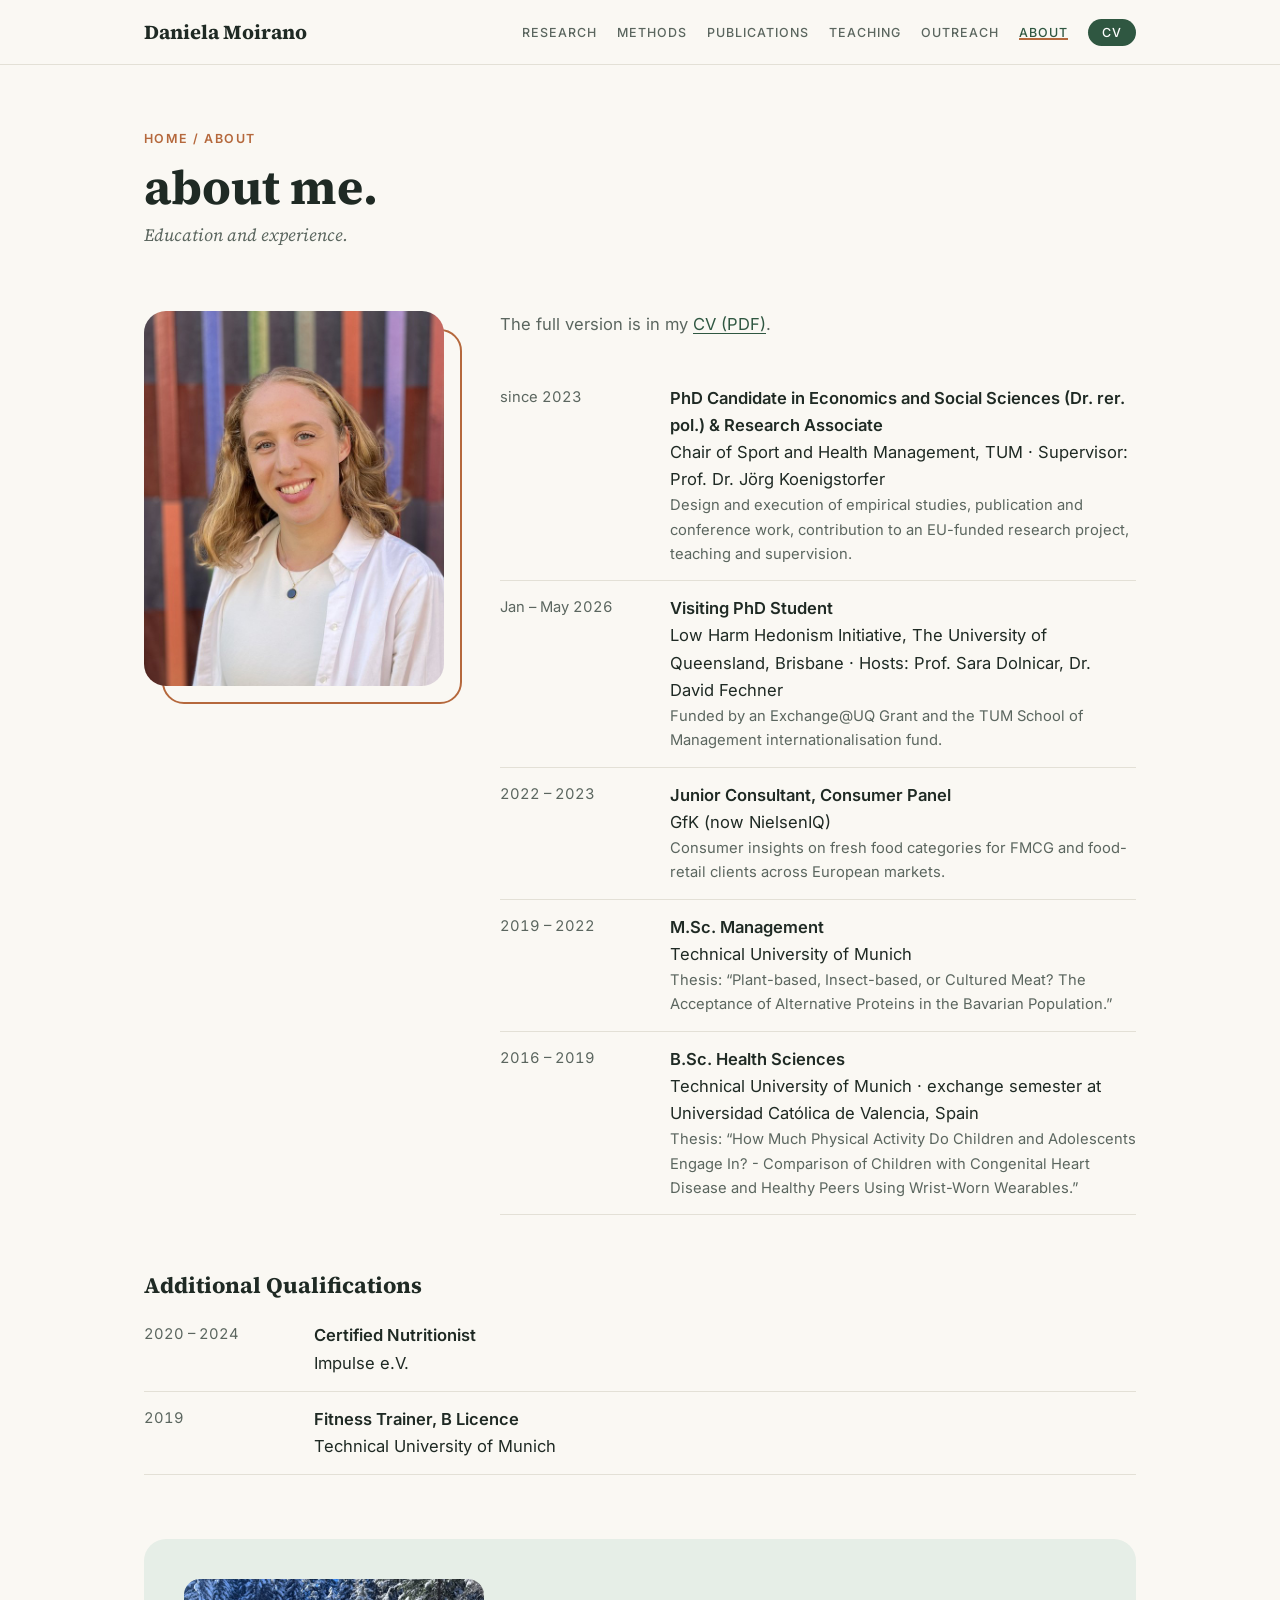
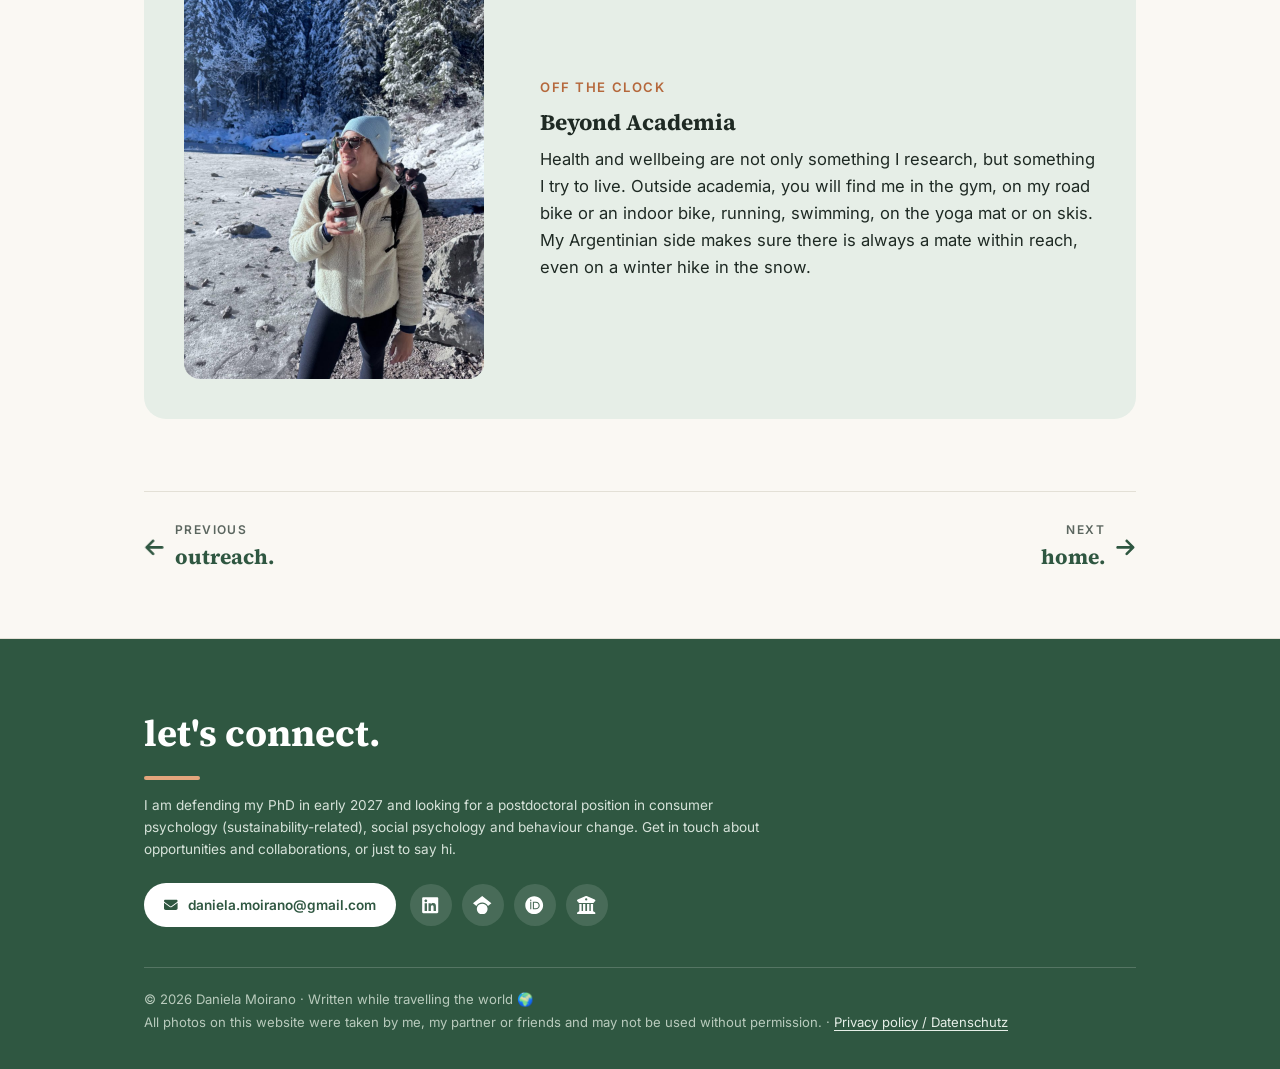
==== about.html @ eeaf0eab "Add files via upload" ====
<!doctype html>
<html lang="en">
<head>
<meta charset="utf-8">
<meta name="viewport" content="width=device-width, initial-scale=1">
<title>About · Daniela Moirano</title>
<meta name="description" content="About: Daniela Moirano, consumer psychology researcher at TUM.">

<link rel="stylesheet" href="style.css">
</head>
<body>
<header>
  <div class="wrap bar">
    <a class="brand" href="index.html">Daniela Moirano</a>
    <nav>
      <button class="menu-btn" aria-label="Open menu" onclick="document.getElementById('nav').classList.toggle('open')">Menu</button>
      <ul id="nav">
        <li><a href="research.html">Research</a></li>
        <li><a href="methods.html">Methods</a></li>
        <li><a href="publications.html">Publications</a></li>
        <li><a href="teaching.html">Teaching</a></li>
        <li><a href="outreach.html">Outreach</a></li>
        <li><a href="about.html" aria-current="page">About</a></li>
        <li><a class="cv" href="CV_Daniela_Moirano.pdf" target="_blank" rel="noopener">CV</a></li>
      </ul>
    </nav>
  </div>
</header>
<main class="wrap">
  <div class="page-hero">
    <p class="crumb"><a href="index.html">Home</a> / About</p>
    <h1 class="lower">about me.</h1>
    <p class="kicker">Education and experience.</p>
  </div>
  <div class="page-body">
    <section>
    <div class="about-grid"><div class="portrait-wrap"><img src="portrait.jpg" alt="Portrait of Daniela Moirano"></div><div><p class="sub">The full version is in my <a href="CV_Daniela_Moirano.pdf" target="_blank" rel="noopener">CV (PDF)</a>.</p>
    <ul class="timeline">
      <li><span class="when">since 2023</span>
        <div><strong>PhD Candidate in Economics and Social Sciences (Dr. rer. pol.) &amp; Research Associate</strong>Chair of Sport and Health Management, TUM · Supervisor: Prof. Dr. Jörg Koenigstorfer
        <span class="note">Design and execution of empirical studies, publication and conference work, contribution to an EU-funded research project, teaching and supervision.</span></div></li>
      <li><span class="when">Jan – May 2026</span>
        <div><strong>Visiting PhD Student</strong>Low Harm Hedonism Initiative, The University of Queensland, Brisbane · Hosts: Prof. Sara Dolnicar, Dr. David Fechner
        <span class="note">Funded by an Exchange@UQ Grant and the TUM School of Management internationalisation fund.</span></div></li>
      <li><span class="when">2022 – 2023</span>
        <div><strong>Junior Consultant, Consumer Panel</strong>GfK (now NielsenIQ)
        <span class="note">Consumer insights on fresh food categories for FMCG and food-retail clients across European markets.</span></div></li>
      <li><span class="when">2019 – 2022</span>
        <div><strong>M.Sc. Management</strong>Technical University of Munich
        <span class="note">Thesis: “Plant-based, Insect-based, or Cultured Meat? The Acceptance of Alternative Proteins in the Bavarian Population.”</span></div></li>
      <li><span class="when">2016 – 2019</span>
        <div><strong>B.Sc. Health Sciences</strong>Technical University of Munich · exchange semester at Universidad Católica de Valencia, Spain
        <span class="note">Thesis: “How Much Physical Activity Do Children and Adolescents Engage In? - Comparison of Children with Congenital Heart Disease and Healthy Peers Using Wrist-Worn Wearables.”</span></div></li>
    </ul></div></div><div class="quals">
  <h3>Additional Qualifications</h3>
  <ul class="timeline">
    <li><span class="when">2020 – 2024</span><div><strong>Certified Nutritionist</strong>Impulse e.V.</div></li>
    <li><span class="when">2019</span><div><strong>Fitness Trainer, B Licence</strong>Technical University of Munich</div></li>
  </ul>
</div>

<div class="offclock">
  <img src="offclock.jpg" alt="Daniela Moirano on a winter hike in the snow, holding a cup of mate">
  <div>
    <p class="eyebrow">Off the clock</p>
    <h3>Beyond Academia</h3>
    <p>Health and wellbeing are not only something I research, but something I try to live. Outside academia, you will find me in the gym, on my road bike or an indoor bike, running, swimming, on the yoga mat or on skis. My Argentinian side makes sure there is always a mate within reach, even on a winter hike in the snow.</p>
  </div>
</div>

    </section>
  </div>
  <nav class="next" aria-label="More pages">
    <a href="outreach.html"><svg class="ic flip" viewBox="0 0 448 512" aria-hidden="true"><path d="M438.6 278.6c12.5-12.5 12.5-32.8 0-45.3l-160-160c-12.5-12.5-32.8-12.5-45.3 0s-12.5 32.8 0 45.3L338.8 224 32 224c-17.7 0-32 14.3-32 32s14.3 32 32 32l306.7 0L233.4 393.4c-12.5 12.5-12.5 32.8 0 45.3s32.8 12.5 45.3 0l160-160z"/></svg><span><small>Previous</small>outreach.</span></a>
    <a href="index.html" style="text-align:right"><span><small>Next</small>home.</span><svg class="ic" viewBox="0 0 448 512" aria-hidden="true"><path d="M438.6 278.6c12.5-12.5 12.5-32.8 0-45.3l-160-160c-12.5-12.5-32.8-12.5-45.3 0s-12.5 32.8 0 45.3L338.8 224 32 224c-17.7 0-32 14.3-32 32s14.3 32 32 32l306.7 0L233.4 393.4c-12.5 12.5-12.5 32.8 0 45.3s32.8 12.5 45.3 0l160-160z"/></svg></a>
  </nav>
</main>
<footer class="connect" id="contact">
  <div class="wrap">
    <h2>let's connect.</h2>
    <p>I am defending my PhD in early 2027 and looking for a postdoctoral position in consumer psychology (sustainability-related), social psychology and behaviour change. Get in touch about opportunities and collaborations, or just to say hi.</p>
    <div class="row">
      <a class="mailbtn" href="mailto:daniela.moirano@gmail.com"><svg class="ic" viewBox="0 0 512 512" aria-hidden="true"><path d="M48 64C21.5 64 0 85.5 0 112c0 15.1 7.1 29.3 19.2 38.4L236.8 313.6c11.4 8.5 27 8.5 38.4 0L492.8 150.4c12.1-9.1 19.2-23.3 19.2-38.4c0-26.5-21.5-48-48-48L48 64zM0 176L0 384c0 35.3 28.7 64 64 64l384 0c35.3 0 64-28.7 64-64l0-208L294.4 339.2c-22.8 17.1-54 17.1-76.8 0L0 176z"/></svg> daniela.moirano@gmail.com</a>
      <ul class="social">
        <li><a href="https://www.linkedin.com/in/daniela-moirano/" target="_blank" rel="noopener" aria-label="LinkedIn" title="LinkedIn"><svg class="ic" viewBox="0 0 448 512" aria-hidden="true"><path d="M416 32H31.9C14.3 32 0 46.5 0 64.3v383.4C0 465.5 14.3 480 31.9 480H416c17.6 0 32-14.5 32-32.3V64.3c0-17.8-14.4-32.3-32-32.3zM135.4 416H69V202.2h66.5V416zm-33.2-243c-21.3 0-38.5-17.3-38.5-38.5S80.9 96 102.2 96c21.2 0 38.5 17.3 38.5 38.5 0 21.3-17.2 38.5-38.5 38.5zm282.1 243h-66.4V312c0-24.8-.5-56.7-34.5-56.7-34.6 0-39.9 27-39.9 54.9V416h-66.4V202.2h63.7v29.2h.9c8.9-16.8 30.6-34.5 62.9-34.5 67.2 0 79.7 44.3 79.7 101.9V416z"/></svg></a></li>
        <li><a href="https://scholar.google.de/citations?hl=de&amp;user=YEidWJoAAAAJ" target="_blank" rel="noopener" aria-label="Google Scholar" title="Google Scholar"><svg class="ic" viewBox="0 0 512 512" aria-hidden="true"><path d="M390.9 298.5c0 0 0 .1 .1 .1c9.2 19.4 14.4 41.1 14.4 64C405.3 445.1 338.5 512 256 512s-149.3-66.9-149.3-149.3c0-22.9 5.2-44.6 14.4-64h0c1.7-3.6 3.6-7.2 5.6-10.7c4.4-7.6 9.4-14.7 15-21.3c27.4-32.6 68.5-53.3 114.4-53.3c33.6 0 64.6 11.1 89.6 29.9c9.1 6.9 17.4 14.7 24.8 23.5c5.6 6.6 10.6 13.8 15 21.3c2 3.4 3.8 7 5.5 10.5zm26.4-18.8c-30.1-58.4-91-98.4-161.3-98.4s-131.2 40-161.3 98.4L0 202.7 256 0 512 202.7l-94.7 77.1z"/></svg></a></li>
        <li><a href="https://orcid.org/0009-0006-2836-2953" target="_blank" rel="noopener" aria-label="ORCID" title="ORCID"><svg class="ic" viewBox="0 0 512 512" aria-hidden="true"><path d="M294.75 188.19h-45.92V342h47.47c67.62 0 83.12-51.34 83.12-76.91 0-41.64-26.54-76.9-84.67-76.9zM256 8C119 8 8 119 8 256s111 248 248 248 248-111 248-248S393 8 256 8zm-80.79 360.76h-29.84v-207.5h29.84zm-14.92-231.14a19.57 19.57 0 1 1 19.57-19.57 19.64 19.64 0 0 1-19.57 19.57zM300 369h-81V161.26h80.6c76.73 0 110.44 54.83 110.44 103.85C410 318.39 368.38 369 300 369z"/></svg></a></li>
        <li><a href="https://www.hs.mh.tum.de/mgt/team/wissenschaftliche-mitarbeiter-innen/kurzprofil-daniela-moirano/" target="_blank" rel="noopener" aria-label="Institutional profile at TUM" title="Institutional profile (TUM)"><svg class="ic" viewBox="0 0 512 512" aria-hidden="true"><path d="M243.4 2.6l-224 96c-14 6-21.8 21-18.7 35.8S16.8 160 32 160l0 8c0 13.3 10.7 24 24 24l400 0c13.3 0 24-10.7 24-24l0-8c15.2 0 28.3-10.7 31.3-25.6s-4.8-29.9-18.7-35.8l-224-96c-8-3.4-17.2-3.4-25.2 0zM128 224l-64 0 0 196.3c-.6 .3-1.2 .7-1.8 1.1l-48 32c-11.7 7.8-17 22.4-12.9 35.9S17.9 512 32 512l448 0c14.1 0 26.5-9.2 30.6-22.7s-1.1-28.1-12.9-35.9l-48-32c-.6-.4-1.2-.7-1.8-1.1L448 224l-64 0 0 192-40 0 0-192-64 0 0 192-48 0 0-192-64 0 0 192-40 0 0-192zM256 64a32 32 0 1 1 0 64 32 32 0 1 1 0-64z"/></svg></a></li>
      </ul>
    </div>
    <div class="legal">© <span class="yr">2026</span> Daniela Moirano · Written while travelling the world 🌍<br>All photos on this website were taken by me, my partner or friends and may not be used without permission. · <a href="privacy.html">Privacy policy / Datenschutz</a></div>
  </div>
</footer>
<script>document.querySelectorAll('.yr').forEach(e=>e.textContent=new Date().getFullYear());</script>
</body>
</html>
---- style.css ----
/* Fonts: Inter and Source Serif 4 (SIL Open Font License), hosted locally */
@font-face{font-family:"Inter"; font-style:normal; font-weight:400; font-display:swap; src:url("inter-latin-400-normal.woff2") format("woff2")}
@font-face{font-family:"Inter"; font-style:normal; font-weight:500; font-display:swap; src:url("inter-latin-500-normal.woff2") format("woff2")}
@font-face{font-family:"Inter"; font-style:normal; font-weight:600; font-display:swap; src:url("inter-latin-600-normal.woff2") format("woff2")}
@font-face{font-family:"Source Serif 4"; font-style:normal; font-weight:400; font-display:swap; src:url("source-serif-4-latin-400-normal.woff2") format("woff2")}
@font-face{font-family:"Source Serif 4"; font-style:normal; font-weight:600; font-display:swap; src:url("source-serif-4-latin-600-normal.woff2") format("woff2")}
@font-face{font-family:"Source Serif 4"; font-style:normal; font-weight:700; font-display:swap; src:url("source-serif-4-latin-700-normal.woff2") format("woff2")}
@font-face{font-family:"Source Serif 4"; font-style:italic; font-weight:400; font-display:swap; src:url("source-serif-4-latin-400-italic.woff2") format("woff2")}

  :root{
    --bg:#faf8f3; --surface:#ffffff; --ink:#1f2a24; --muted:#5b665f;
    --line:#e3e0d6; --green:#2f5741; --green-soft:#e6eee7; --accent:#b5683c;
    --serif:"Source Serif 4", Georgia, serif;
    --sans:"Inter", system-ui, -apple-system, Segoe UI, sans-serif;
  }
  *{box-sizing:border-box}
  html{scroll-behavior:smooth; scroll-padding-top:72px}
  body{margin:0; background:var(--bg); color:var(--ink); font-family:var(--sans); font-size:16.5px; line-height:1.65}
  a{color:var(--green); text-underline-offset:3px}
  a:hover{color:var(--accent)}
  img{max-width:100%}
  .wrap{max-width:1040px; margin:0 auto; padding:0 24px}

  header{position:sticky; top:0; z-index:10; background:rgba(250,248,243,.94); backdrop-filter:blur(6px); border-bottom:1px solid var(--line)}
  .bar{display:flex; align-items:center; justify-content:space-between; gap:16px; height:64px}
  .brand{font-family:var(--serif); font-weight:700; font-size:1.25rem; color:var(--ink); text-decoration:none; white-space:nowrap}
  nav ul{list-style:none; display:flex; gap:20px; margin:0; padding:0}
  nav a{color:var(--muted); text-decoration:none; font-size:.92rem; font-weight:500}
  nav a:hover{color:var(--green)}
  .menu-btn{display:none; background:none; border:1px solid var(--line); border-radius:8px; padding:6px 10px; font:inherit; color:var(--ink)}

  .hero{display:grid; grid-template-columns:260px 1fr; gap:48px; align-items:center; padding:64px 0 48px}
  .photo{width:260px; height:325px; border-radius:14px; object-fit:cover; object-position:center 20%; display:block; background:var(--green-soft)}
  .eyebrow{font-size:.82rem; letter-spacing:.12em; text-transform:uppercase; color:var(--accent); font-weight:600; margin:0 0 10px}
  h1{font-family:var(--serif); font-size:2.7rem; line-height:1.15; margin:0 0 6px}
  .role{color:var(--muted); margin:0 0 20px; font-size:1.05rem}
  .lead{font-size:1.08rem; margin:0 0 20px}
  .tags{display:flex; flex-wrap:wrap; gap:8px; margin:0 0 22px; padding:0; list-style:none}
  .tags li{background:var(--green-soft); color:var(--green); border-radius:999px; padding:4px 12px; font-size:.85rem; font-weight:500}
  .links{display:flex; flex-wrap:wrap; gap:10px}
  .btn{display:inline-block; padding:9px 16px; border-radius:8px; border:1px solid var(--green); color:var(--green); text-decoration:none; font-weight:600; font-size:.9rem}
  .btn.primary{background:var(--green); color:#fff}
  .btn:hover{background:var(--accent); border-color:var(--accent); color:#fff}

  section{padding:56px 0; border-top:1px solid var(--line)}
  h2{font-family:var(--serif); font-size:1.85rem; margin:0 0 8px}
  .sub{color:var(--muted); margin:0 0 32px; max-width:720px}
  h3{font-family:var(--serif); font-size:1.2rem; margin:0 0 8px; line-height:1.3}
  .grid{display:grid; grid-template-columns:repeat(2,1fr); gap:20px}
  .card{background:var(--surface); border:1px solid var(--line); border-radius:12px; padding:24px}
  .card p{margin:0 0 10px}
  .card .meta{font-size:.86rem; color:var(--muted); margin:0}
  .card .num{font-family:var(--serif); color:var(--accent); font-weight:700; font-size:.95rem; display:block; margin-bottom:6px}

  .skills{display:grid; grid-template-columns:repeat(3,1fr); gap:20px}
  .skills ul{margin:0; padding-left:18px}
  .skills li{margin-bottom:4px}

  .pubs{list-style:none; padding:0; margin:0}
  .pubs li{padding:14px 0; border-bottom:1px dashed var(--line)}
  .pubs .status{display:inline-block; font-size:.74rem; font-weight:600; text-transform:uppercase; letter-spacing:.06em; color:var(--accent); margin-right:6px}
  .pubs .talk{color:var(--muted); font-size:.92rem}
  h3.group{font-family:var(--sans); font-size:.85rem; text-transform:uppercase; letter-spacing:.1em; color:var(--muted); margin:30px 0 4px}

  .timeline{list-style:none; padding:0; margin:0}
  .timeline li{display:grid; grid-template-columns:150px 1fr; gap:20px; padding:14px 0; border-bottom:1px solid var(--line)}
  .timeline .when{color:var(--muted); font-size:.92rem; font-variant-numeric:tabular-nums}
  .timeline strong{display:block}
  .timeline .note{color:var(--muted); font-size:.92rem; display:block}

  .outreach{display:grid; grid-template-columns:1.1fr 1fr; gap:32px; align-items:center}
  .gallery{display:grid; grid-template-columns:1fr; gap:12px; max-width:380px; justify-self:center}
  .gallery img{width:100%; aspect-ratio:3/4; object-fit:cover; border-radius:12px; display:block}
  blockquote{margin:0 0 16px; padding-left:16px; border-left:3px solid var(--accent); font-family:var(--serif); font-size:1.15rem}

  .contact{display:grid; grid-template-columns:1fr 1fr; gap:32px; align-items:start}
  .contact ul{list-style:none; padding:0; margin:0}
  .contact li{padding:8px 0; border-bottom:1px solid var(--line)}
  .contact span{display:inline-block; width:130px; color:var(--muted); font-size:.9rem}

  footer{padding:32px 0 48px; color:var(--muted); font-size:.85rem; border-top:1px solid var(--line)}


  /* Icons: Font Awesome Free (CC BY 4.0, https://fontawesome.com) */
  .ic{width:1em; height:1em; fill:currentColor; vertical-align:-.125em}
  .social{display:flex; flex-wrap:wrap; gap:10px; margin:20px 0 0; padding:0; list-style:none}
  .social a{display:flex; align-items:center; justify-content:center; width:42px; height:42px; border-radius:50%; background:var(--green-soft); color:var(--green); font-size:1.15rem; text-decoration:none; transition:background .15s,color .15s}
  .social a:hover{background:var(--green); color:#fff}
  .mv{display:grid; grid-template-columns:1.4fr 1fr; gap:20px}
  .mv .card h3{display:flex; align-items:center; gap:10px}
  .mv .card h3 .ic{color:var(--accent)}
    .pub{display:grid; grid-template-columns:96px 1fr; gap:20px; align-items:start; padding:18px 0; border-bottom:1px dashed var(--line)}
  .thumb{width:96px; height:96px; border-radius:12px; display:flex; flex-direction:column; align-items:center; justify-content:center; gap:6px; color:#fff; font-size:.7rem; font-weight:600; letter-spacing:.06em; text-transform:uppercase}
  .thumb .ic{font-size:2rem}
  .t1{background:linear-gradient(150deg,#4f7d60,#2f5741)} .t2{background:linear-gradient(150deg,#c98656,#a3582f)}
  .t3{background:linear-gradient(150deg,#56707f,#344955)} .t4{background:linear-gradient(150deg,#8ea86a,#5e7a43)}
  .pub p{margin:0}
  .pub .status{display:inline-block; font-size:.74rem; font-weight:600; text-transform:uppercase; letter-spacing:.06em; color:var(--accent); margin-right:6px}
  .plinks{display:flex; flex-wrap:wrap; gap:8px; margin-top:8px}
  .plinks a{font-size:.8rem; font-weight:600; text-decoration:none; border:1px solid var(--line); border-radius:6px; padding:3px 9px; background:var(--surface)}
  .plinks a:hover{border-color:var(--accent)}
  .contact li .ic{color:var(--green); margin-right:10px; width:1.05em}
  @media (max-width:880px){ .mv{grid-template-columns:1fr} .pub{grid-template-columns:72px 1fr; gap:14px} .thumb{width:72px; height:72px} .thumb .ic{font-size:1.5rem} }


  /* Stronger section separation: alternating full-width bands and accented headings */
  section{padding:72px 0; border-top:none}
  main > section:nth-of-type(odd){background:#f0ece2; box-shadow:0 0 0 100vmax #f0ece2; clip-path:inset(0 -100vmax)}
  main > section:nth-of-type(odd) .card{border-color:#e0dacb}
  h2{font-size:2.15rem; margin-bottom:12px}
  h2::after{content:""; display:block; width:56px; height:4px; border-radius:2px; background:var(--accent); margin-top:12px}
  .hero{padding-bottom:64px}

  @media (max-width:880px){
    nav ul{display:none; position:absolute; top:64px; left:0; right:0; flex-direction:column; gap:0; background:var(--bg); border-bottom:1px solid var(--line); padding:8px 24px}
    nav ul.open{display:flex}
    nav li a{display:block; padding:10px 0}
    .menu-btn{display:block}
    .hero{grid-template-columns:1fr; gap:28px; padding-top:40px}
    .photo{width:180px; height:225px}
    h1{font-size:2.1rem}
    .grid,.skills,.contact,.outreach{grid-template-columns:1fr}
    .timeline li{grid-template-columns:1fr; gap:2px}
  }

  /* ---------- Multi-page additions ---------- */
  header nav a.cv{color:#fff; background:var(--green); padding:6px 14px; border-radius:999px}
  header nav a.cv:hover{background:var(--accent); color:#fff}
  header nav a[aria-current="page"]{color:var(--green); box-shadow:inset 0 -2px 0 var(--accent)}
  header nav a{text-transform:uppercase; letter-spacing:.08em; font-size:.78rem}

  /* Home hero */
  .home-hero{display:grid; grid-template-columns:1.35fr 1fr; gap:56px; align-items:center; padding:72px 0 64px}
  .hello{font-size:1.05rem; color:var(--muted); margin:0 0 10px}
  .hello strong{color:var(--ink)}
  .big{font-family:var(--serif); font-size:2.75rem; line-height:1.12; margin:0 0 22px; font-weight:700; letter-spacing:-.01em}
  .big a{color:var(--green); text-decoration:none; background:linear-gradient(var(--accent),var(--accent)) 0 100%/100% 3px no-repeat; transition:color .15s, background-size .2s}
  .big a:hover{color:var(--accent); background-size:100% 100%; color:#fff}
  .big .hl{color:var(--green); background:linear-gradient(var(--accent),var(--accent)) 0 100%/100% 3px no-repeat; transition:color .15s, background-size .2s; border-radius:2px; cursor:default}
  .big .hl:hover{background-size:100% 100%; color:#fff}
  .status{display:inline-flex; align-items:center; gap:10px; background:var(--surface); border:1px solid var(--line); border-radius:999px; padding:7px 16px 7px 12px; font-size:.88rem; font-weight:600; color:var(--ink); margin:0 0 20px}
  .dot{width:10px; height:10px; border-radius:50%; background:#3f9a62; box-shadow:0 0 0 0 rgba(63,154,98,.6); animation:pulse 2s infinite}
  @keyframes pulse{0%{box-shadow:0 0 0 0 rgba(63,154,98,.55)}70%{box-shadow:0 0 0 10px rgba(63,154,98,0)}100%{box-shadow:0 0 0 0 rgba(63,154,98,0)}}
  @media (prefers-reduced-motion: reduce){.dot{animation:none}}
  .facts{list-style:none; padding:0; margin:0 0 24px; display:grid; gap:10px}
  .facts li{display:flex; gap:12px; align-items:flex-start}
  .facts .ic{color:var(--accent); margin-top:5px; flex:none}
  .portrait-wrap{position:relative}
  .portrait-wrap img{width:100%; aspect-ratio:4/5; object-fit:cover; border-radius:22px; display:block}
  .portrait-wrap::before{content:""; position:absolute; inset:18px -18px -18px 18px; border:2px solid var(--accent); border-radius:22px; z-index:-1}

  /* Section headings in the austin-dsouza style */
  .lower{font-family:var(--serif); font-size:2.3rem; margin:0 0 6px; text-transform:lowercase}
  .lower::after{content:none}
  .kicker{font-family:var(--serif); font-style:italic; color:var(--muted); margin:0 0 30px; font-size:1.08rem}

  /* Tiles */
  .tiles{display:grid; grid-template-columns:repeat(3,1fr); gap:28px}
  .tile{display:block; text-decoration:none; color:var(--ink)}
  .tile .img{border-radius:18px; overflow:hidden; aspect-ratio:4/3; background:var(--green-soft); position:relative}
  .tile .img img,.tile .img svg{width:100%; height:100%; object-fit:cover; display:block; transition:transform .45s ease}
  .tile:hover .img img,.tile:hover .img svg{transform:scale(1.05)}
  .tile .cap{display:flex; align-items:baseline; justify-content:space-between; margin-top:14px}
  .tile .cap span{font-family:var(--serif); font-size:1.45rem; font-weight:700}
  .tile .cap .ic{color:var(--accent); transition:transform .2s}
  .tile:hover .cap .ic{transform:translateX(5px)}
  .tile p{margin:4px 0 0; color:var(--muted); font-size:.93rem}

  /* Subpage hero */
  .page-hero{padding:64px 0 8px}
  .page-hero .lower{font-size:3rem}
  .crumb{font-size:.78rem; text-transform:uppercase; letter-spacing:.12em; color:var(--accent); font-weight:600; margin:0 0 10px}
  .crumb a{color:inherit; text-decoration:none}
  .page-body{padding:24px 0 72px}
  .page-body section{padding:0; background:none!important; box-shadow:none!important; clip-path:none!important}
  .next{display:flex; justify-content:space-between; gap:16px; flex-wrap:wrap; padding:28px 0 64px; border-top:1px solid var(--line)}
  .next a{font-family:var(--serif); font-size:1.3rem; font-weight:700; text-decoration:none; display:inline-flex; align-items:center; gap:10px; color:var(--green); text-transform:none; letter-spacing:0}
  .next a:hover{color:var(--accent)}
  .next small{display:block; font-family:var(--sans); font-size:.75rem; text-transform:uppercase; letter-spacing:.12em; color:var(--muted); font-weight:600}

  /* Footer / let's connect */
  .connect{background:var(--green); color:#eef3ef; padding:64px 0 36px; margin-top:0}
  .connect h2{color:#fff; text-transform:lowercase; font-size:2.3rem}
  .connect h2::after{background:#e3a57c}
  .connect p{max-width:620px; color:#d6e2d9}
  .connect .row{display:flex; flex-wrap:wrap; gap:14px; align-items:center; margin:22px 0 40px}
  .connect .mailbtn{display:inline-flex; align-items:center; gap:10px; background:#fff; color:var(--green); padding:11px 20px; border-radius:999px; font-weight:600; text-decoration:none}
  .connect .mailbtn:hover{background:#e3a57c; color:#fff}
  .connect .social a{background:rgba(255,255,255,.12); color:#fff}
  .connect .social a:hover{background:#fff; color:var(--green)}
  .connect .social{margin:0}
  .connect .legal{border-top:1px solid rgba(255,255,255,.18); padding-top:20px; font-size:.82rem; line-height:1.7; color:#b9cbbd}

  @media (max-width:880px){
    .home-hero{grid-template-columns:1fr; gap:36px; padding-top:40px}
    .home-hero .portrait-wrap{max-width:300px; order:-1}
    .big{font-size:2.2rem}
    .tiles{grid-template-columns:1fr 1fr; gap:18px}
    .page-hero .lower{font-size:2.3rem}
  }
  .quals{margin-top:56px}
  .quals h3, .offclock h3{font-size:1.4rem}
  .offclock{display:grid; grid-template-columns:300px 1fr; gap:56px; align-items:center; margin-top:64px; padding:40px; background:var(--green-soft); border-radius:22px}
  .offclock img{width:100%; aspect-ratio:3/4; object-fit:cover; object-position:center 35%; border-radius:16px; display:block}
  .offclock p:last-child{margin:0}
  .about-grid{display:grid; grid-template-columns:300px 1fr; gap:56px; align-items:start}
  .about-grid .portrait-wrap{position:sticky; top:96px}
  @media (max-width:880px){ .offclock{grid-template-columns:1fr; gap:24px; padding:24px} .offclock img{max-width:300px} .about-grid{grid-template-columns:1fr; gap:36px} .about-grid .portrait-wrap{position:relative; max-width:260px} }
  @media (max-width:540px){ .tiles{grid-template-columns:1fr} }
  .connect .legal a{color:#e6efe8}
  .legal-text{max-width:760px}
  .legal-text article{padding:8px 0 40px}
  .legal-text article + article{border-top:1px solid var(--line); padding-top:40px}
  .legal-text h2{font-size:1.8rem}
  .legal-text h3{font-size:1.15rem; margin:28px 0 8px}
  .legal-text ul{padding-left:20px}
  .flip{transform:scaleX(-1)}
  .next ul{display:none}
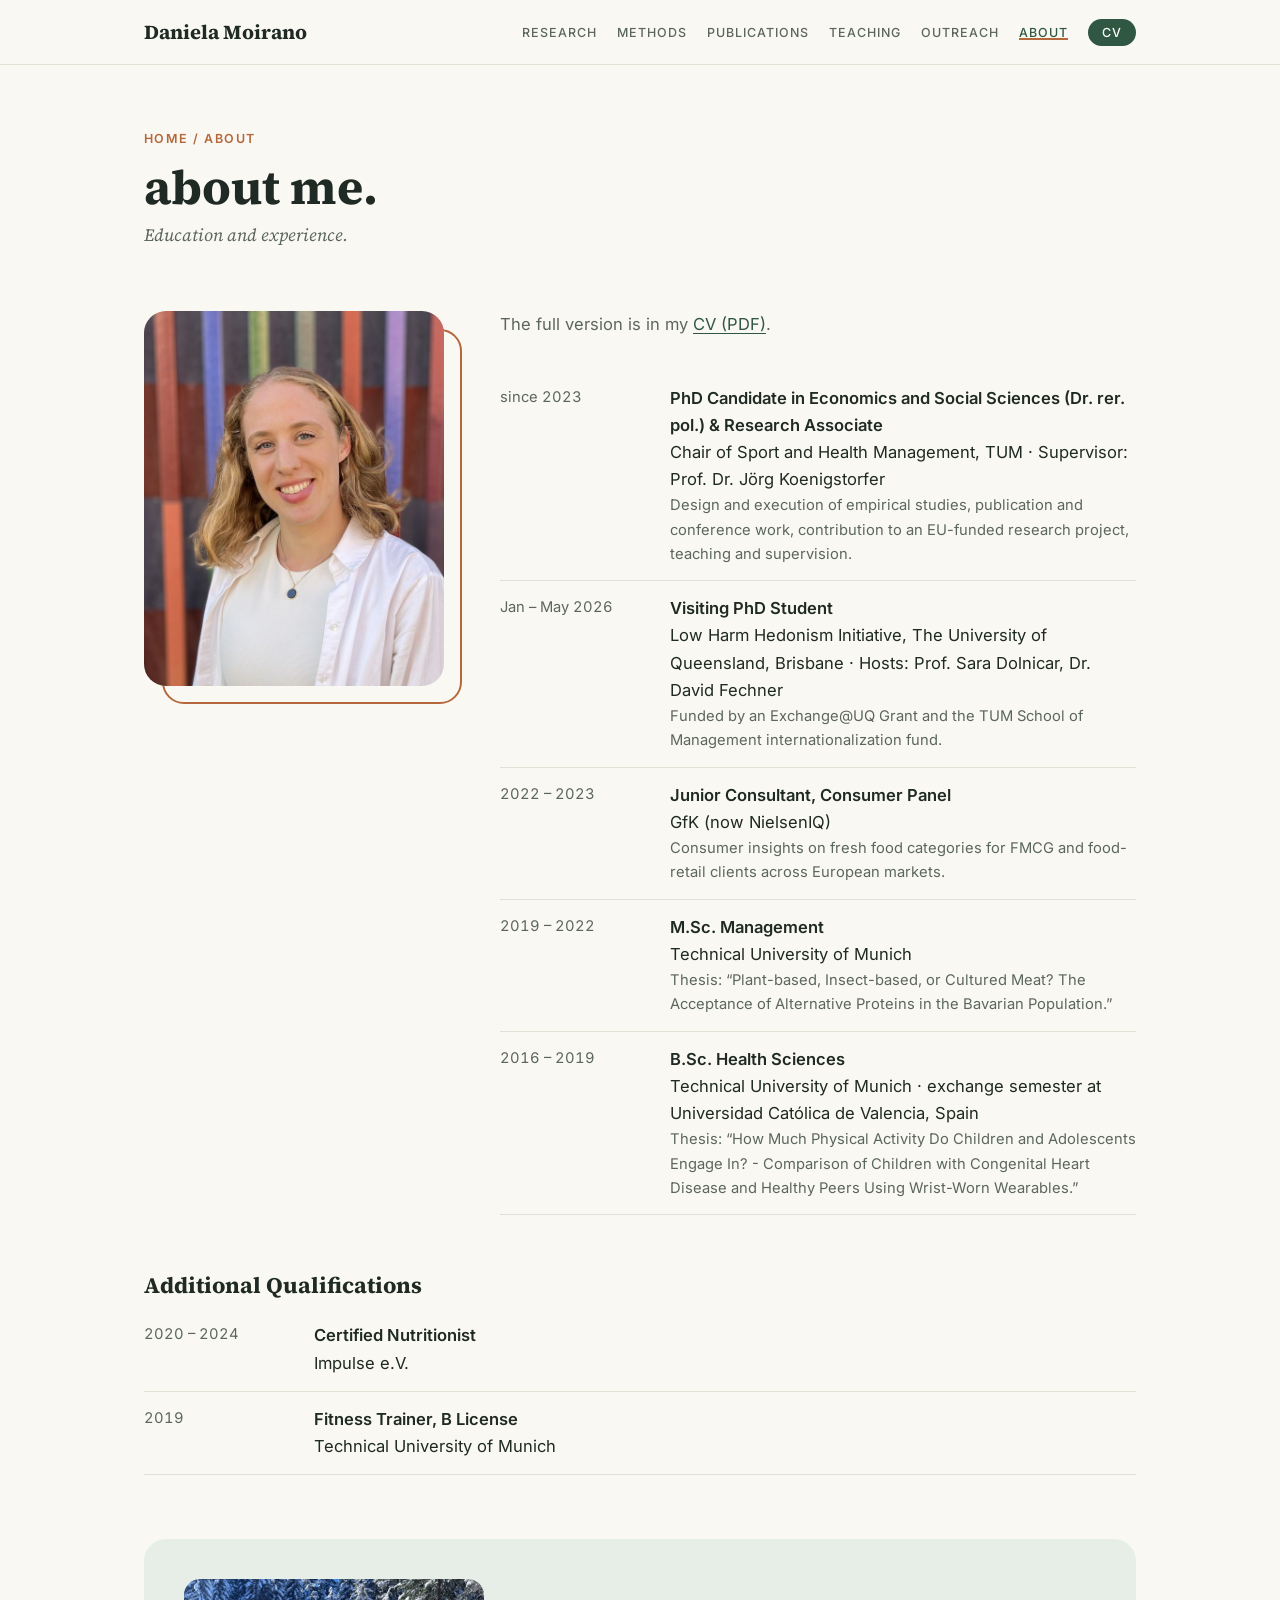
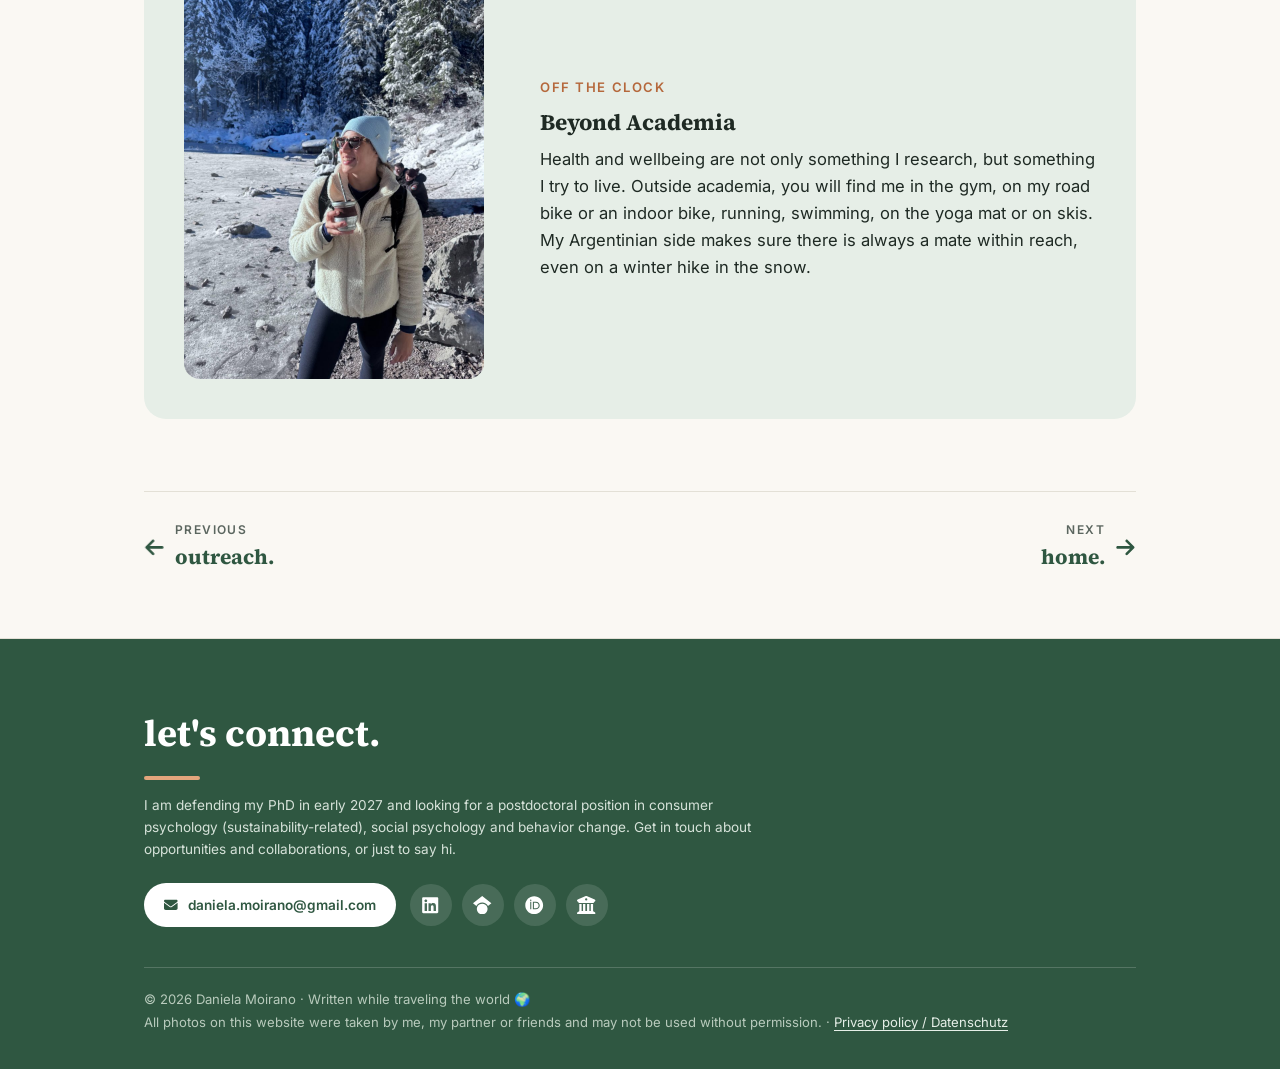
==== commit 299b9a3d: "Add files via upload" ====
--- a/about.html
+++ b/about.html
@@ -1,5 +1,5 @@
 <!doctype html>
-<html lang="en">
+<html lang="en-US">
 <head>
 <meta charset="utf-8">
 <meta name="viewport" content="width=device-width, initial-scale=1">
@@ -41,7 +41,7 @@
         <span class="note">Design and execution of empirical studies, publication and conference work, contribution to an EU-funded research project, teaching and supervision.</span></div></li>
       <li><span class="when">Jan – May 2026</span>
         <div><strong>Visiting PhD Student</strong>Low Harm Hedonism Initiative, The University of Queensland, Brisbane · Hosts: Prof. Sara Dolnicar, Dr. David Fechner
-        <span class="note">Funded by an Exchange@UQ Grant and the TUM School of Management internationalisation fund.</span></div></li>
+        <span class="note">Funded by an Exchange@UQ Grant and the TUM School of Management internationalization fund.</span></div></li>
       <li><span class="when">2022 – 2023</span>
         <div><strong>Junior Consultant, Consumer Panel</strong>GfK (now NielsenIQ)
         <span class="note">Consumer insights on fresh food categories for FMCG and food-retail clients across European markets.</span></div></li>
@@ -55,7 +55,7 @@
   <h3>Additional Qualifications</h3>
   <ul class="timeline">
     <li><span class="when">2020 – 2024</span><div><strong>Certified Nutritionist</strong>Impulse e.V.</div></li>
-    <li><span class="when">2019</span><div><strong>Fitness Trainer, B Licence</strong>Technical University of Munich</div></li>
+    <li><span class="when">2019</span><div><strong>Fitness Trainer, B License</strong>Technical University of Munich</div></li>
   </ul>
 </div>
 
@@ -78,7 +78,7 @@
 <footer class="connect" id="contact">
   <div class="wrap">
     <h2>let's connect.</h2>
-    <p>I am defending my PhD in early 2027 and looking for a postdoctoral position in consumer psychology (sustainability-related), social psychology and behaviour change. Get in touch about opportunities and collaborations, or just to say hi.</p>
+    <p>I am defending my PhD in early 2027 and looking for a postdoctoral position in consumer psychology (sustainability-related), social psychology and behavior change. Get in touch about opportunities and collaborations, or just to say hi.</p>
     <div class="row">
       <a class="mailbtn" href="mailto:daniela.moirano@gmail.com"><svg class="ic" viewBox="0 0 512 512" aria-hidden="true"><path d="M48 64C21.5 64 0 85.5 0 112c0 15.1 7.1 29.3 19.2 38.4L236.8 313.6c11.4 8.5 27 8.5 38.4 0L492.8 150.4c12.1-9.1 19.2-23.3 19.2-38.4c0-26.5-21.5-48-48-48L48 64zM0 176L0 384c0 35.3 28.7 64 64 64l384 0c35.3 0 64-28.7 64-64l0-208L294.4 339.2c-22.8 17.1-54 17.1-76.8 0L0 176z"/></svg> daniela.moirano@gmail.com</a>
       <ul class="social">
@@ -88,7 +88,7 @@
         <li><a href="https://www.hs.mh.tum.de/mgt/team/wissenschaftliche-mitarbeiter-innen/kurzprofil-daniela-moirano/" target="_blank" rel="noopener" aria-label="Institutional profile at TUM" title="Institutional profile (TUM)"><svg class="ic" viewBox="0 0 512 512" aria-hidden="true"><path d="M243.4 2.6l-224 96c-14 6-21.8 21-18.7 35.8S16.8 160 32 160l0 8c0 13.3 10.7 24 24 24l400 0c13.3 0 24-10.7 24-24l0-8c15.2 0 28.3-10.7 31.3-25.6s-4.8-29.9-18.7-35.8l-224-96c-8-3.4-17.2-3.4-25.2 0zM128 224l-64 0 0 196.3c-.6 .3-1.2 .7-1.8 1.1l-48 32c-11.7 7.8-17 22.4-12.9 35.9S17.9 512 32 512l448 0c14.1 0 26.5-9.2 30.6-22.7s-1.1-28.1-12.9-35.9l-48-32c-.6-.4-1.2-.7-1.8-1.1L448 224l-64 0 0 192-40 0 0-192-64 0 0 192-48 0 0-192-64 0 0 192-40 0 0-192zM256 64a32 32 0 1 1 0 64 32 32 0 1 1 0-64z"/></svg></a></li>
       </ul>
     </div>
-    <div class="legal">© <span class="yr">2026</span> Daniela Moirano · Written while travelling the world 🌍<br>All photos on this website were taken by me, my partner or friends and may not be used without permission. · <a href="privacy.html">Privacy policy / Datenschutz</a></div>
+    <div class="legal">© <span class="yr">2026</span> Daniela Moirano · Written while traveling the world 🌍<br>All photos on this website were taken by me, my partner or friends and may not be used without permission. · <a href="privacy.html">Privacy policy / Datenschutz</a></div>
   </div>
 </footer>
 <script>document.querySelectorAll('.yr').forEach(e=>e.textContent=new Date().getFullYear());</script>
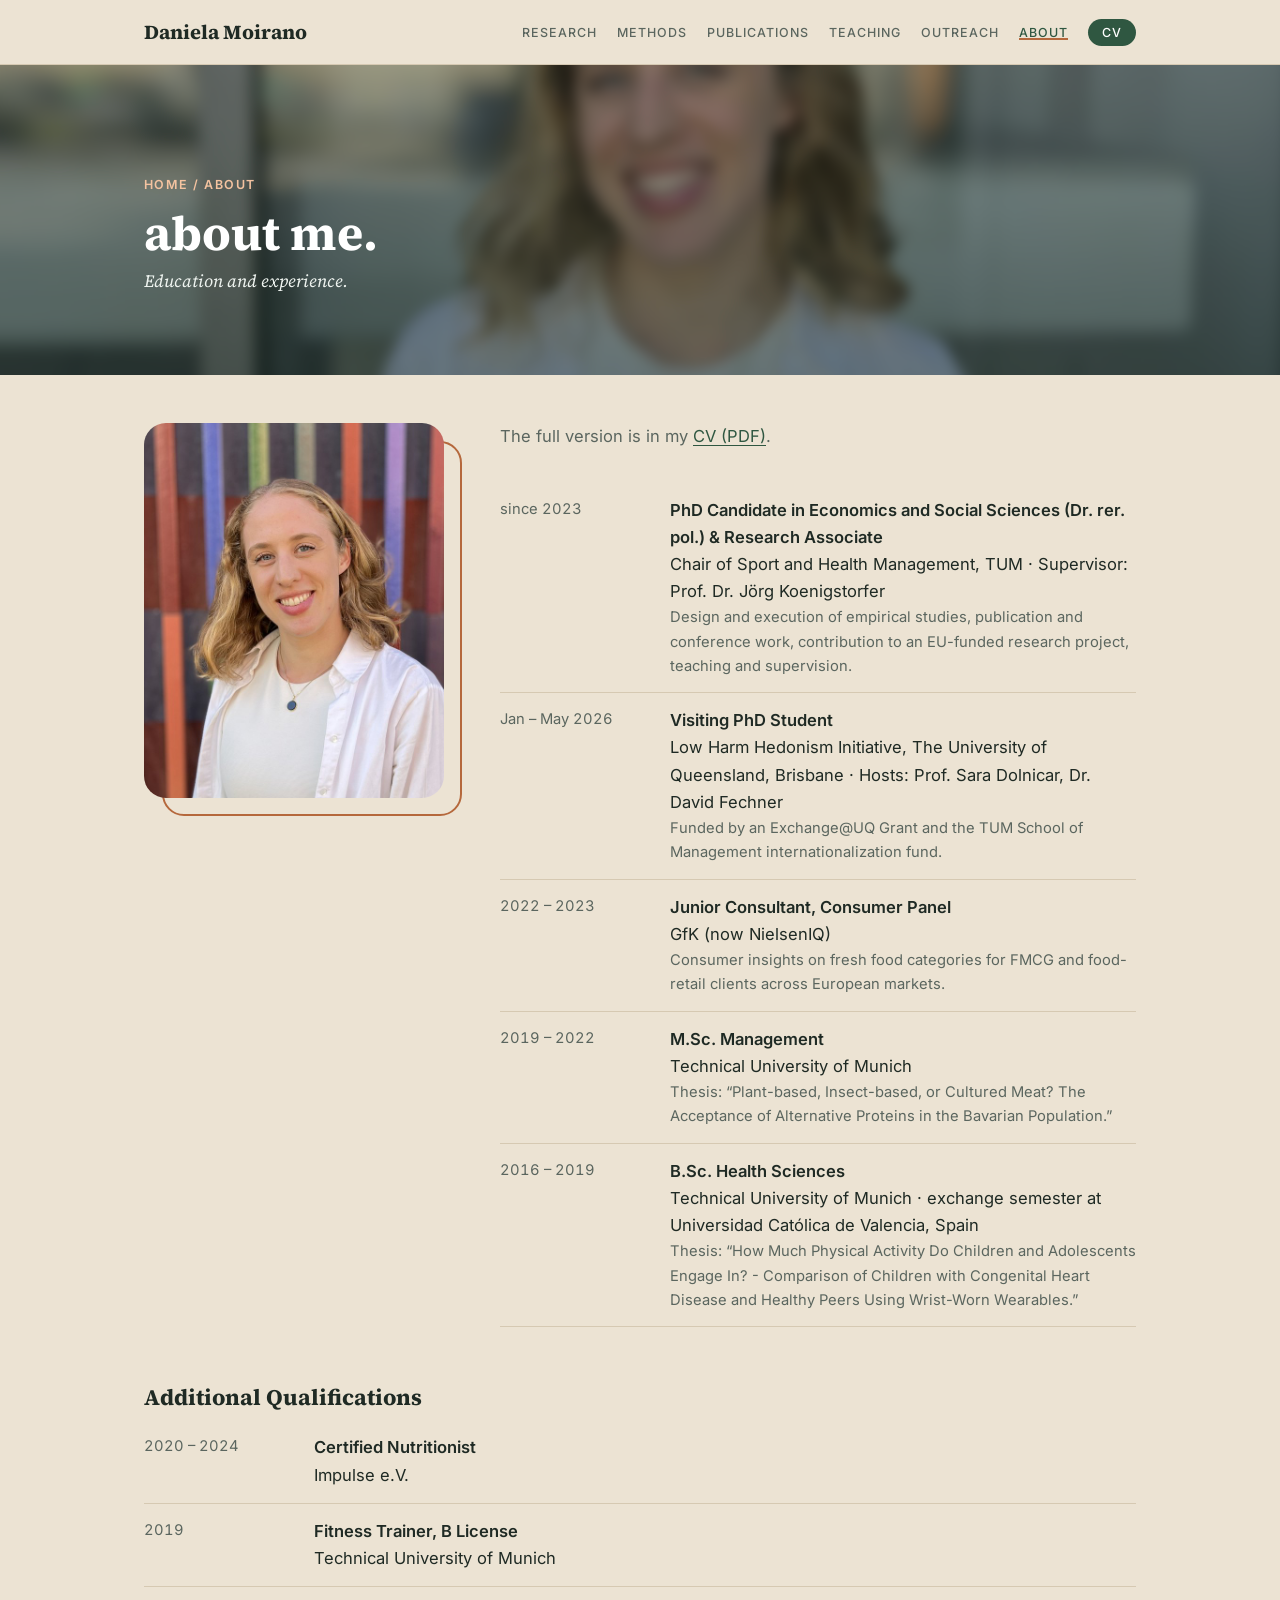
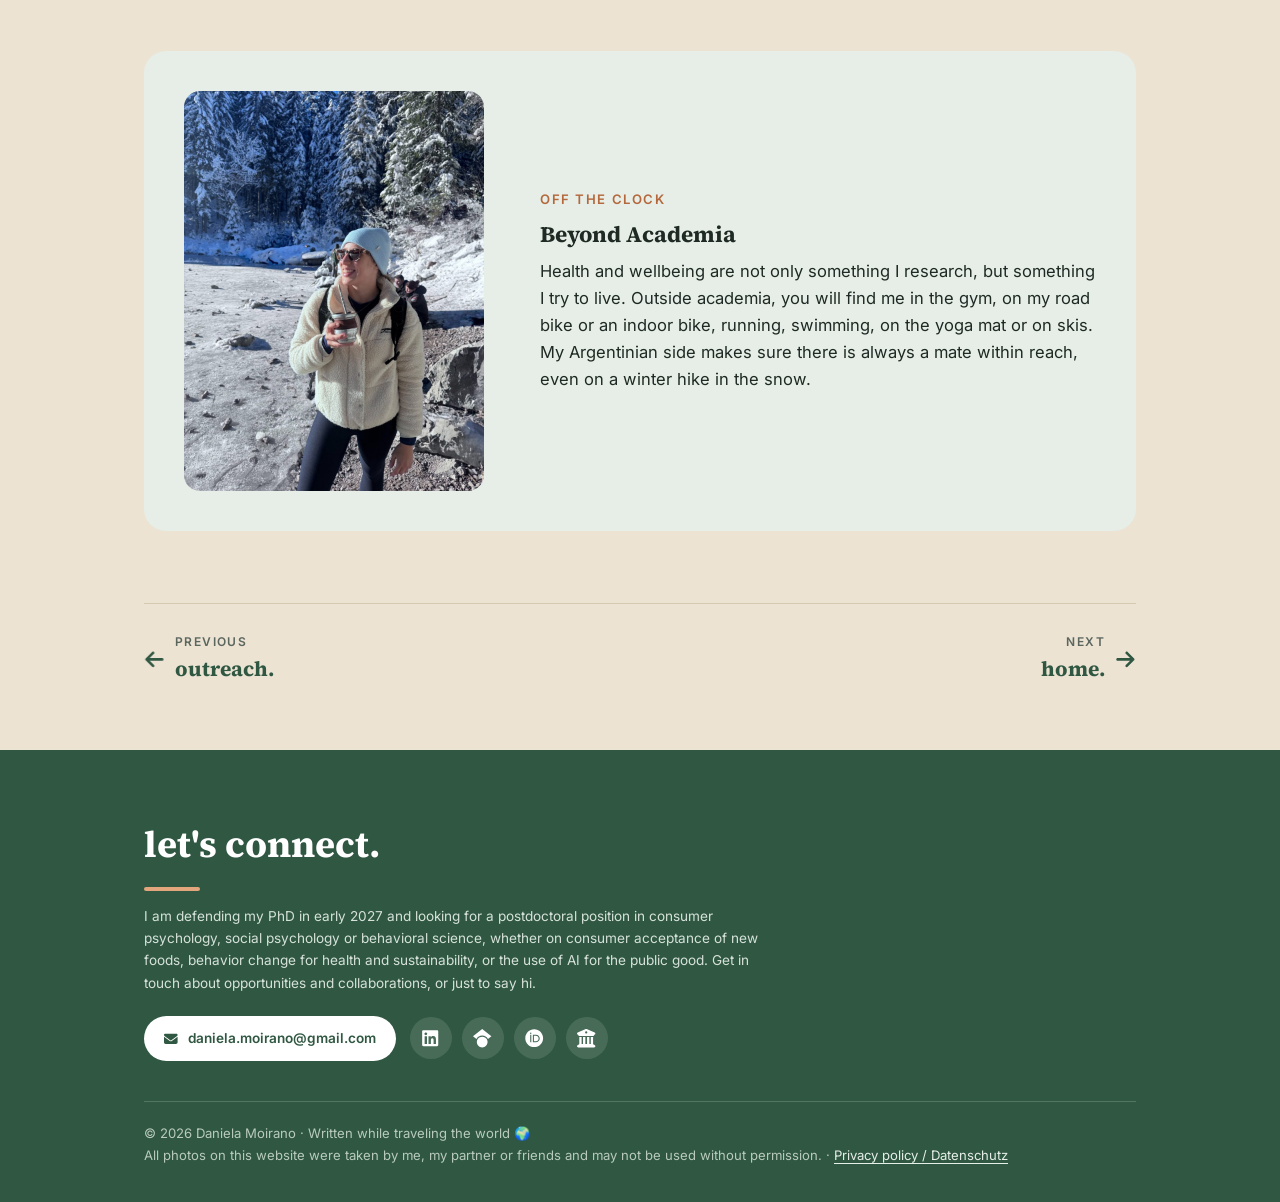
==== commit c9b96504: "Add files via upload" ====
--- a/about.html
+++ b/about.html
@@ -27,7 +27,7 @@
   </div>
 </header>
 <main class="wrap">
-  <div class="page-hero">
+  <div class="page-hero ph-photo" style="--hero:url('tile-about.jpg')">
     <p class="crumb"><a href="index.html">Home</a> / About</p>
     <h1 class="lower">about me.</h1>
     <p class="kicker">Education and experience.</p>
@@ -78,7 +78,7 @@
 <footer class="connect" id="contact">
   <div class="wrap">
     <h2>let's connect.</h2>
-    <p>I am defending my PhD in early 2027 and looking for a postdoctoral position in consumer psychology (sustainability-related), social psychology and behavior change. Get in touch about opportunities and collaborations, or just to say hi.</p>
+    <p>I am defending my PhD in early 2027 and looking for a postdoctoral position in consumer psychology, social psychology or behavioral science, whether on consumer acceptance of new foods, behavior change for health and sustainability, or the use of AI for the public good. Get in touch about opportunities and collaborations, or just to say hi.</p>
     <div class="row">
       <a class="mailbtn" href="mailto:daniela.moirano@gmail.com"><svg class="ic" viewBox="0 0 512 512" aria-hidden="true"><path d="M48 64C21.5 64 0 85.5 0 112c0 15.1 7.1 29.3 19.2 38.4L236.8 313.6c11.4 8.5 27 8.5 38.4 0L492.8 150.4c12.1-9.1 19.2-23.3 19.2-38.4c0-26.5-21.5-48-48-48L48 64zM0 176L0 384c0 35.3 28.7 64 64 64l384 0c35.3 0 64-28.7 64-64l0-208L294.4 339.2c-22.8 17.1-54 17.1-76.8 0L0 176z"/></svg> daniela.moirano@gmail.com</a>
       <ul class="social">
--- a/style.css
+++ b/style.css
@@ -6,6 +6,7 @@
 @font-face{font-family:"Source Serif 4"; font-style:normal; font-weight:600; font-display:swap; src:url("source-serif-4-latin-600-normal.woff2") format("woff2")}
 @font-face{font-family:"Source Serif 4"; font-style:normal; font-weight:700; font-display:swap; src:url("source-serif-4-latin-700-normal.woff2") format("woff2")}
 @font-face{font-family:"Source Serif 4"; font-style:italic; font-weight:400; font-display:swap; src:url("source-serif-4-latin-400-italic.woff2") format("woff2")}
+@font-face{font-family:"Caveat"; font-style:normal; font-weight:600; font-display:swap; src:url("caveat-latin-600-normal.woff2") format("woff2")}
 
   :root{
     --bg:#faf8f3; --surface:#ffffff; --ink:#1f2a24; --muted:#5b665f;
@@ -207,6 +208,55 @@
   .about-grid .portrait-wrap{position:sticky; top:96px}
   @media (max-width:880px){ .offclock{grid-template-columns:1fr; gap:24px; padding:24px} .offclock img{max-width:300px} .about-grid{grid-template-columns:1fr; gap:36px} .about-grid .portrait-wrap{position:relative; max-width:260px} }
   @media (max-width:540px){ .tiles{grid-template-columns:1fr} }
+
+  /* ---------- Design B ---------- */
+  html,body{overflow-x:clip}
+  .hand{font-family:"Caveat",cursive; font-weight:600; font-size:1.7rem; line-height:1.1; color:var(--accent)}
+  .b-hero{display:grid; grid-template-columns:1.15fr 1fr; gap:56px; align-items:start; padding:64px 0 96px}
+  .b-hero h1.big{font-size:4.6rem; line-height:.98; letter-spacing:-.02em; margin:0 0 6px}
+  .b-hero .after{display:block; transform:rotate(-2deg); margin:0 0 30px 6px}
+  .b-hero p{font-size:1.1rem; max-width:480px; margin:0 0 14px}
+  .b-hero .links{margin-top:26px}
+  .b-photo{position:relative; margin-top:10px}
+  .b-photo::before{content:""; position:absolute; top:44px; bottom:-44px; left:-28px; right:calc(-1 * max(24px, (100vw - 1040px) / 2 + 24px)); background:var(--accent); z-index:-1}
+  .b-photo img{width:100%; aspect-ratio:4/5; object-fit:cover; display:block}
+  .b-photo .hand{position:absolute; right:0; bottom:-92px; color:var(--green); transform:rotate(-3deg)}
+  .explore-head{display:flex; align-items:baseline; gap:24px; flex-wrap:wrap; margin-bottom:30px}
+  .explore-head h2{font-family:var(--serif); font-size:2.5rem; margin:0}
+  .explore-head h2::after{content:none}
+  .explore-head .hand{transform:rotate(-2deg)}
+  .b-mission{background:#ece3d3!important; box-shadow:0 0 0 100vmax #ece3d3!important; clip-path:inset(0 -100vmax)!important; color:var(--ink); display:grid; grid-template-columns:1fr 1.4fr; gap:56px; padding:88px 0!important}
+  .b-mission h2{color:var(--green); font-size:3rem; line-height:1.05; margin:0}
+  .b-mission h2::after{content:none}
+  .b-mission h3{color:var(--accent); font-family:var(--sans); font-size:.8rem; text-transform:uppercase; letter-spacing:.12em; margin:0 0 6px}
+  .b-mission p{font-size:1.12rem; margin:0 0 26px; max-width:620px}
+  .b-mission a{color:var(--green)}
+  /* Backgrounds: beige page, green for "Have a look around" and "let's connect" */
+  :root{--bg:#ece3d3; --line:#d6c9b2}
+  header{background:rgba(236,227,211,.95)}
+  main > section:nth-of-type(odd){background:none; box-shadow:none; clip-path:none}
+  main > section#explore{background:var(--green); box-shadow:0 0 0 100vmax var(--green); clip-path:inset(0 -100vmax); padding:80px 0 88px}
+  #explore .explore-head h2{color:#fff}
+  #explore .hand{color:#f0b48c}
+  #explore .tile, #explore .tile .cap span{color:#fff}
+  #explore .tile p{color:#cfdfd3}
+  #explore .tile .cap .ic{color:#f0b48c}
+  .b-mission{border-bottom:1px solid var(--line)}
+  .connect{border-top:none}
+
+  /* Subpage headers: blurred photo behind the title */
+  .page-hero.ph-photo{position:relative; isolation:isolate; overflow:hidden; width:100vw; margin-left:calc(50% - 50vw); padding:110px max(24px, calc(50vw - 496px)) 80px; margin-bottom:24px; color:#fff}
+  .page-hero.ph-photo::before{content:""; position:absolute; inset:-30px; background:linear-gradient(rgba(25,40,32,.35),rgba(25,40,32,.6)), var(--hero) center/cover; filter:blur(7px) saturate(1.1); z-index:-1}
+  .page-hero.ph-photo .lower{color:#fff}
+  .page-hero.ph-photo .crumb, .page-hero.ph-photo .crumb a{color:#f4c3a0}
+  .page-hero.ph-photo .kicker{color:#eef3ef; margin-bottom:0}
+  @media (max-width:880px){
+    .b-hero{grid-template-columns:1fr; gap:48px; padding-top:40px}
+    .b-hero h1.big{font-size:3rem}
+    .b-photo{max-width:320px}
+    .b-mission{grid-template-columns:1fr; gap:24px; padding:64px 0!important}
+    .page-hero.ph-photo{padding:72px 24px 56px}
+  }
   .connect .legal a{color:#e6efe8}
   .legal-text{max-width:760px}
   .legal-text article{padding:8px 0 40px}
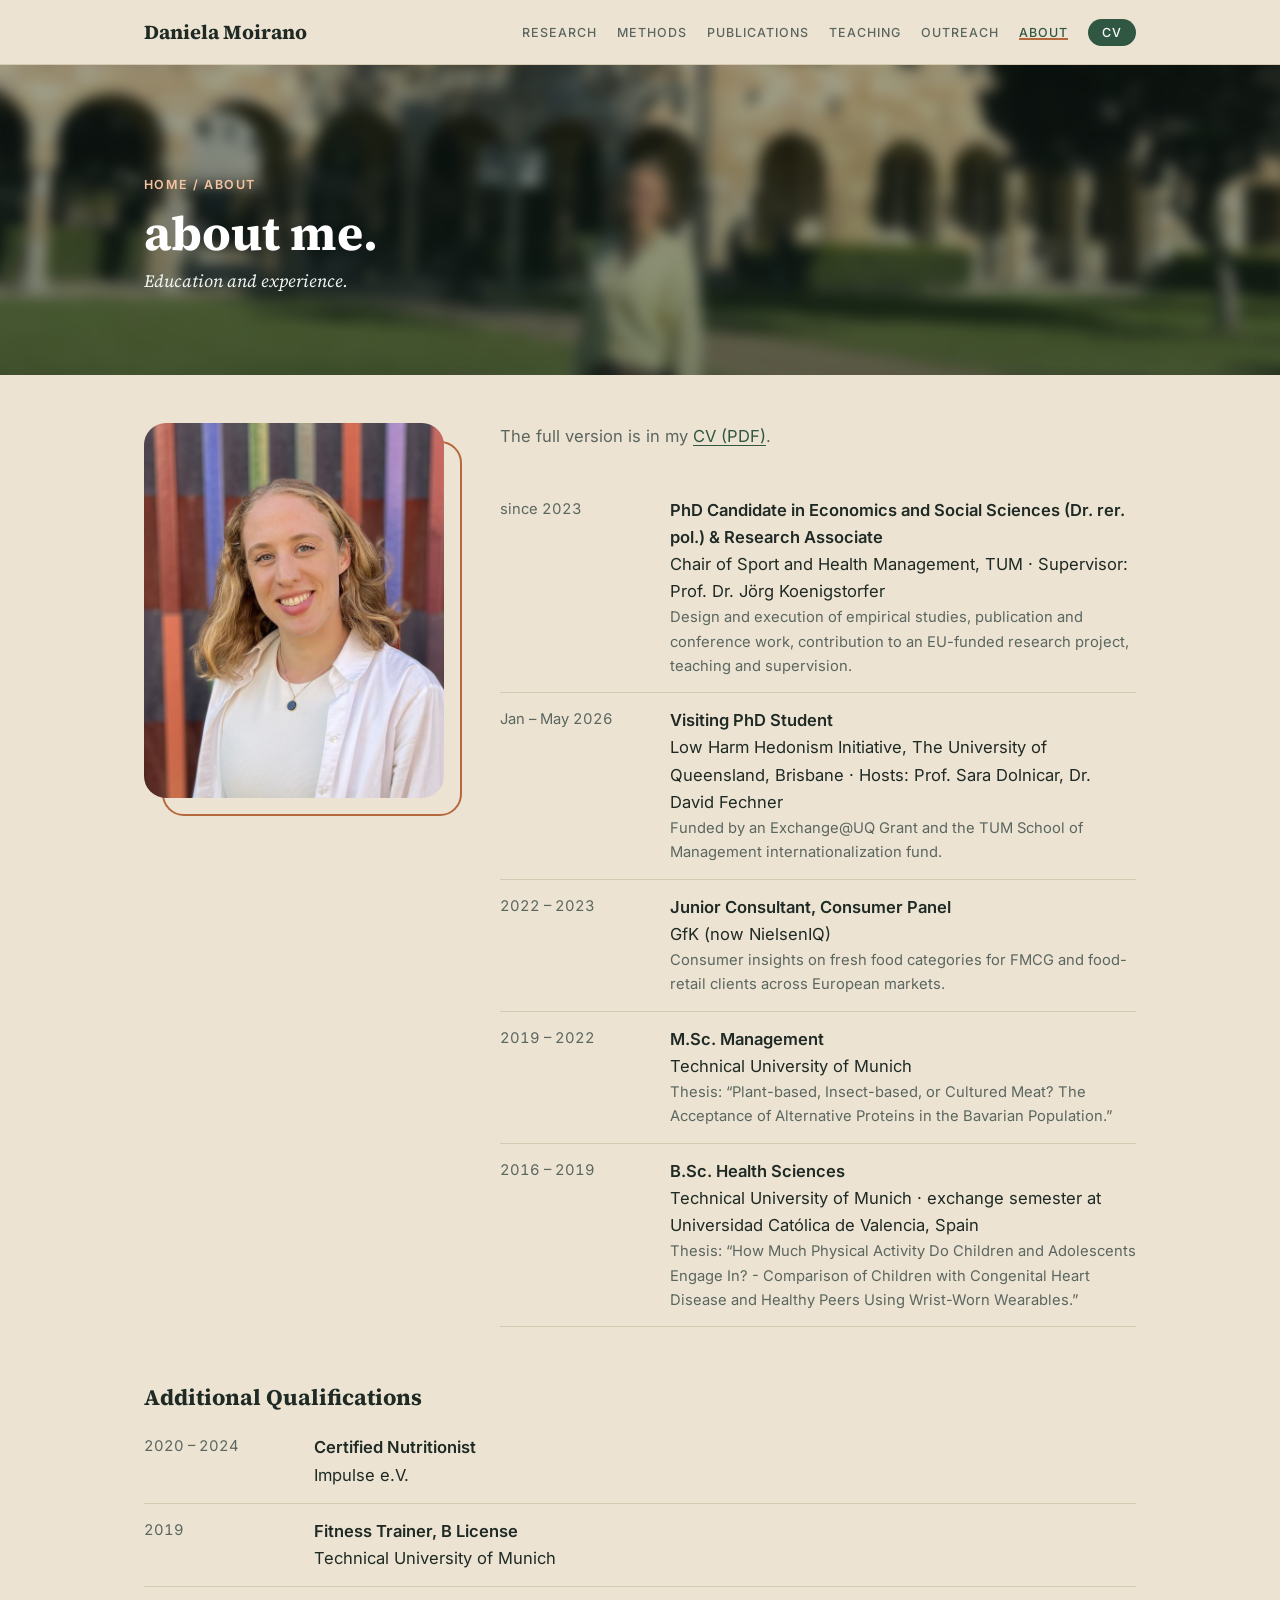
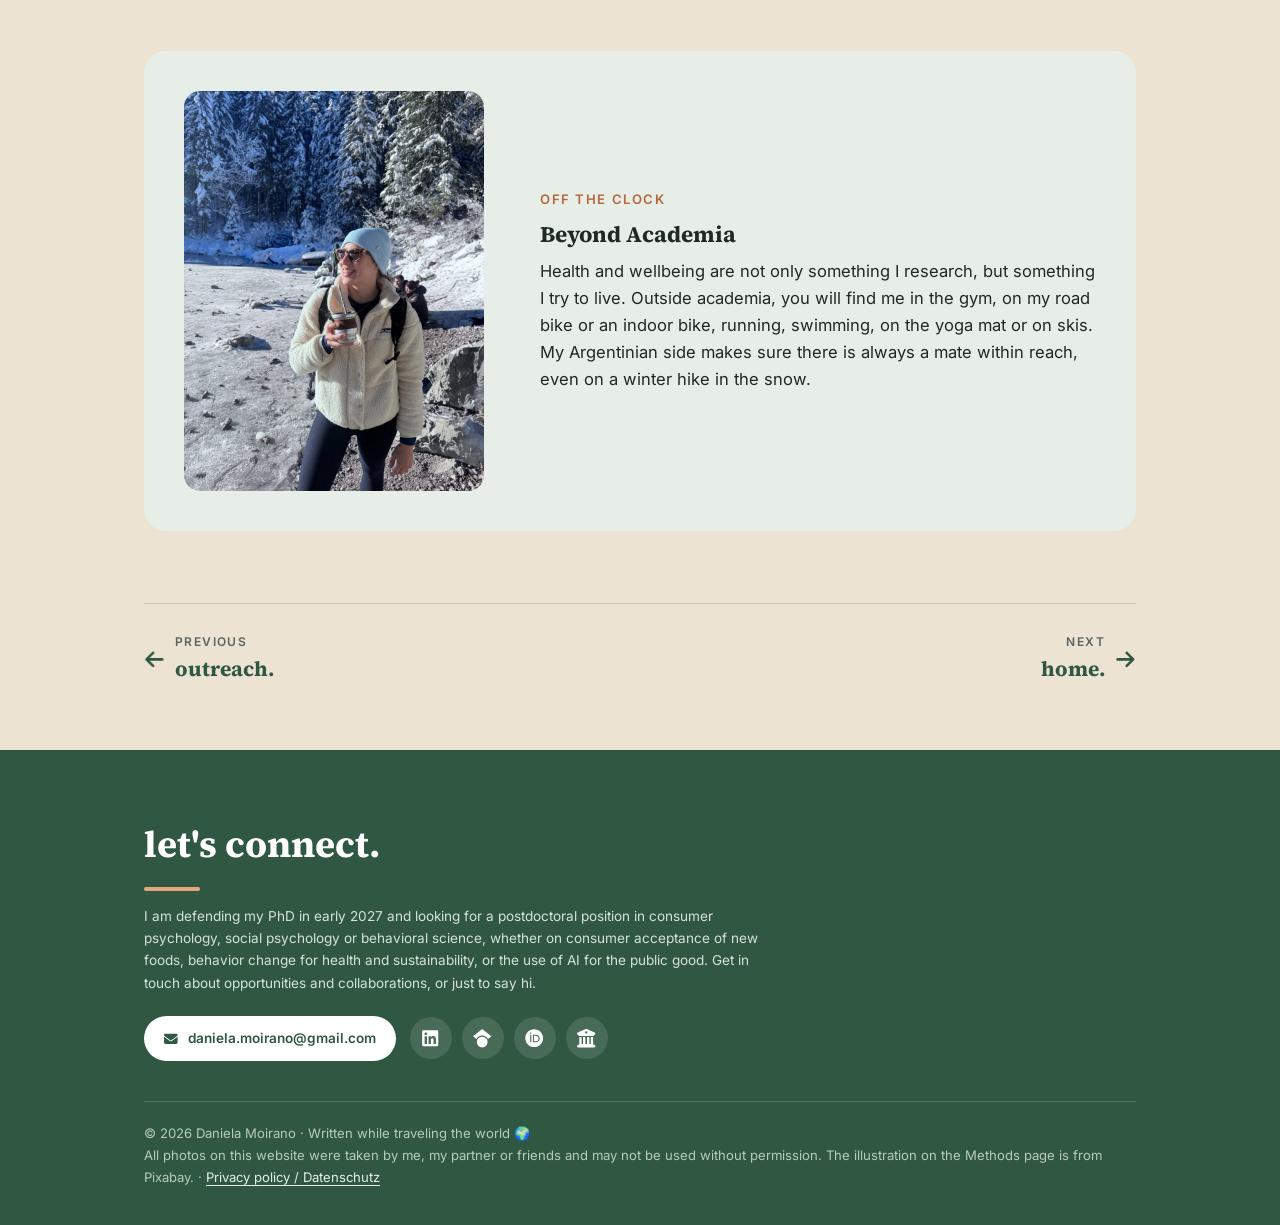
==== commit 102058f4: "Add files via upload" ====
--- a/about.html
+++ b/about.html
@@ -88,7 +88,7 @@
         <li><a href="https://www.hs.mh.tum.de/mgt/team/wissenschaftliche-mitarbeiter-innen/kurzprofil-daniela-moirano/" target="_blank" rel="noopener" aria-label="Institutional profile at TUM" title="Institutional profile (TUM)"><svg class="ic" viewBox="0 0 512 512" aria-hidden="true"><path d="M243.4 2.6l-224 96c-14 6-21.8 21-18.7 35.8S16.8 160 32 160l0 8c0 13.3 10.7 24 24 24l400 0c13.3 0 24-10.7 24-24l0-8c15.2 0 28.3-10.7 31.3-25.6s-4.8-29.9-18.7-35.8l-224-96c-8-3.4-17.2-3.4-25.2 0zM128 224l-64 0 0 196.3c-.6 .3-1.2 .7-1.8 1.1l-48 32c-11.7 7.8-17 22.4-12.9 35.9S17.9 512 32 512l448 0c14.1 0 26.5-9.2 30.6-22.7s-1.1-28.1-12.9-35.9l-48-32c-.6-.4-1.2-.7-1.8-1.1L448 224l-64 0 0 192-40 0 0-192-64 0 0 192-48 0 0-192-64 0 0 192-40 0 0-192zM256 64a32 32 0 1 1 0 64 32 32 0 1 1 0-64z"/></svg></a></li>
       </ul>
     </div>
-    <div class="legal">© <span class="yr">2026</span> Daniela Moirano · Written while traveling the world 🌍<br>All photos on this website were taken by me, my partner or friends and may not be used without permission. · <a href="privacy.html">Privacy policy / Datenschutz</a></div>
+    <div class="legal">© <span class="yr">2026</span> Daniela Moirano · Written while traveling the world 🌍<br>All photos on this website were taken by me, my partner or friends and may not be used without permission. The illustration on the Methods page is from Pixabay. · <a href="privacy.html">Privacy policy / Datenschutz</a></div>
   </div>
 </footer>
 <script>document.querySelectorAll('.yr').forEach(e=>e.textContent=new Date().getFullYear());</script>
--- a/style.css
+++ b/style.css
@@ -218,7 +218,7 @@
   .b-hero p{font-size:1.1rem; max-width:480px; margin:0 0 14px}
   .b-hero .links{margin-top:26px}
   .b-photo{position:relative; margin-top:10px}
-  .b-photo::before{content:""; position:absolute; top:44px; bottom:-44px; left:-28px; right:calc(-1 * max(24px, (100vw - 1040px) / 2 + 24px)); background:var(--accent); z-index:-1}
+  .b-photo::before{content:""; position:absolute; top:44px; bottom:-44px; left:-28px; right:calc(-1 * max(24px, (100vw - 1040px) / 2 + 24px)); background:#b9cdbd; z-index:-1}
   .b-photo img{width:100%; aspect-ratio:4/5; object-fit:cover; display:block}
   .b-photo .hand{position:absolute; right:0; bottom:-92px; color:var(--green); transform:rotate(-3deg)}
   .explore-head{display:flex; align-items:baseline; gap:24px; flex-wrap:wrap; margin-bottom:30px}
@@ -241,6 +241,8 @@
   #explore .tile, #explore .tile .cap span{color:#fff}
   #explore .tile p{color:#cfdfd3}
   #explore .tile .cap .ic{color:#f0b48c}
+  #explore .tile .img img{filter:grayscale(1) contrast(1.05); transition:filter .4s ease, transform .45s ease}
+  #explore .tile:hover .img img, #explore .tile:focus-visible .img img{filter:none}
   .b-mission{border-bottom:1px solid var(--line)}
   .connect{border-top:none}
 
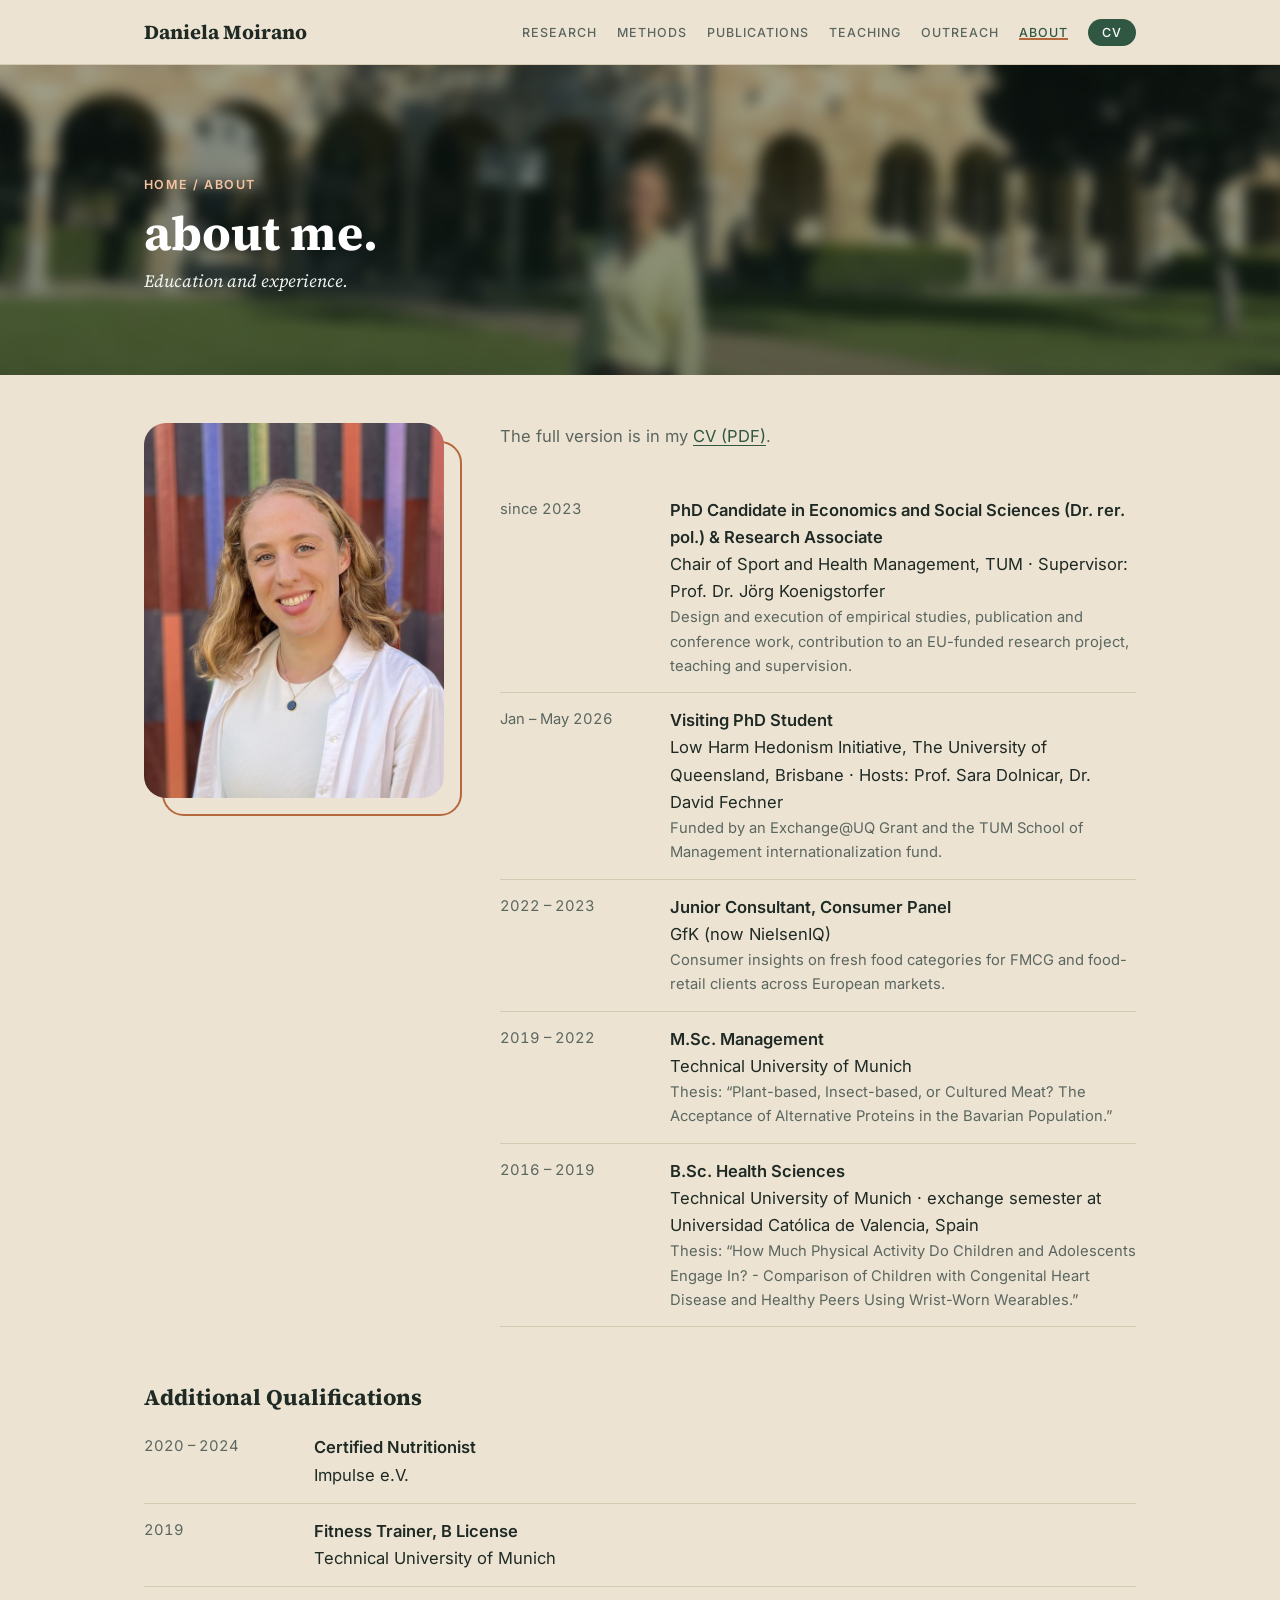
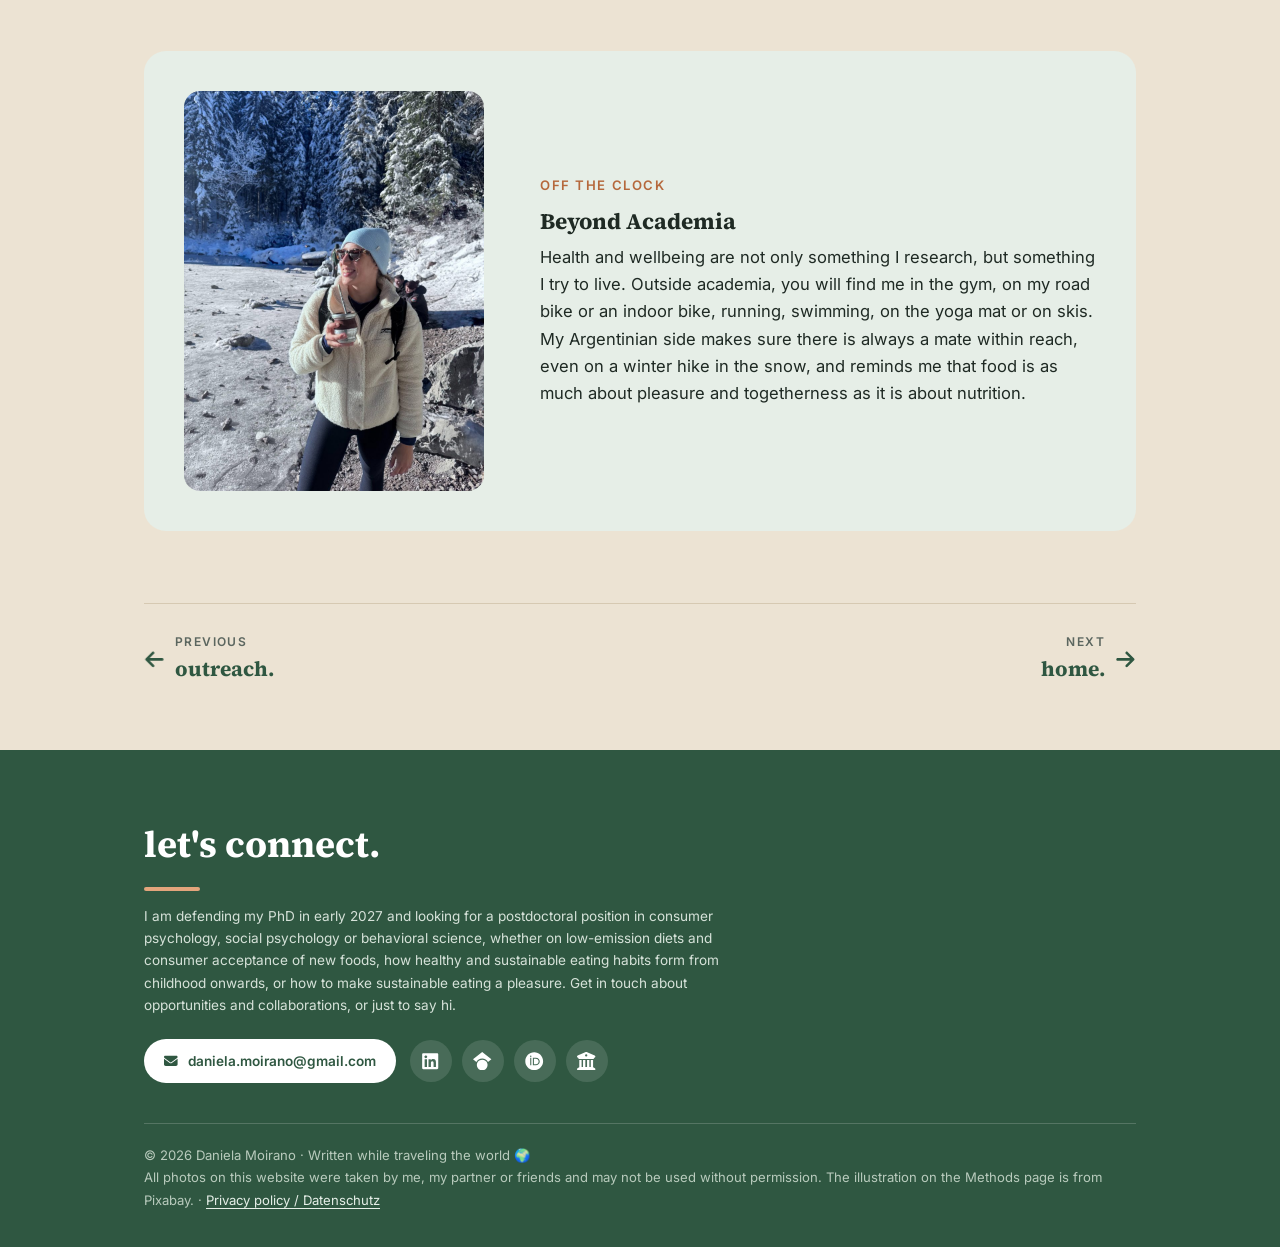
==== commit b295e20d: "Add files via upload" ====
--- a/about.html
+++ b/about.html
@@ -5,6 +5,17 @@
 <meta name="viewport" content="width=device-width, initial-scale=1">
 <title>About · Daniela Moirano</title>
 <meta name="description" content="About: Daniela Moirano, consumer psychology researcher at TUM.">
+<link rel="canonical" href="https://danielamoirano.de/about.html">
+<meta name="author" content="Daniela Moirano">
+<meta property="og:type" content="website">
+<meta property="og:site_name" content="Daniela Moirano">
+<meta property="og:title" content="About · Daniela Moirano">
+<meta property="og:description" content="About: Daniela Moirano, consumer psychology researcher at TUM.">
+<meta property="og:url" content="https://danielamoirano.de/about.html">
+<meta property="og:image" content="https://danielamoirano.de/portrait.jpg">
+<meta name="twitter:card" content="summary_large_image">
+<link rel="icon" href="data:image/svg+xml,%3Csvg xmlns='http://www.w3.org/2000/svg' viewBox='0 0 64 64'%3E%3Crect width='64' height='64' rx='12' fill='%232f5741'/%3E%3Ctext x='32' y='43' font-family='Georgia,serif' font-size='30' font-weight='700' fill='%23ece3d3' text-anchor='middle'%3EDM%3C/text%3E%3C/svg%3E">
+
 
 <link rel="stylesheet" href="style.css">
 </head>
@@ -64,7 +75,7 @@
   <div>
     <p class="eyebrow">Off the clock</p>
     <h3>Beyond Academia</h3>
-    <p>Health and wellbeing are not only something I research, but something I try to live. Outside academia, you will find me in the gym, on my road bike or an indoor bike, running, swimming, on the yoga mat or on skis. My Argentinian side makes sure there is always a mate within reach, even on a winter hike in the snow.</p>
+    <p>Health and wellbeing are not only something I research, but something I try to live. Outside academia, you will find me in the gym, on my road bike or an indoor bike, running, swimming, on the yoga mat or on skis. My Argentinian side makes sure there is always a mate within reach, even on a winter hike in the snow, and reminds me that food is as much about pleasure and togetherness as it is about nutrition.</p>
   </div>
 </div>
 
@@ -78,7 +89,7 @@
 <footer class="connect" id="contact">
   <div class="wrap">
     <h2>let's connect.</h2>
-    <p>I am defending my PhD in early 2027 and looking for a postdoctoral position in consumer psychology, social psychology or behavioral science, whether on consumer acceptance of new foods, behavior change for health and sustainability, or the use of AI for the public good. Get in touch about opportunities and collaborations, or just to say hi.</p>
+    <p>I am defending my PhD in early 2027 and looking for a postdoctoral position in consumer psychology, social psychology or behavioral science, whether on low-emission diets and consumer acceptance of new foods, how healthy and sustainable eating habits form from childhood onwards, or how to make sustainable eating a pleasure. Get in touch about opportunities and collaborations, or just to say hi.</p>
     <div class="row">
       <a class="mailbtn" href="mailto:daniela.moirano@gmail.com"><svg class="ic" viewBox="0 0 512 512" aria-hidden="true"><path d="M48 64C21.5 64 0 85.5 0 112c0 15.1 7.1 29.3 19.2 38.4L236.8 313.6c11.4 8.5 27 8.5 38.4 0L492.8 150.4c12.1-9.1 19.2-23.3 19.2-38.4c0-26.5-21.5-48-48-48L48 64zM0 176L0 384c0 35.3 28.7 64 64 64l384 0c35.3 0 64-28.7 64-64l0-208L294.4 339.2c-22.8 17.1-54 17.1-76.8 0L0 176z"/></svg> daniela.moirano@gmail.com</a>
       <ul class="social">
@@ -92,5 +103,6 @@
   </div>
 </footer>
 <script>document.querySelectorAll('.yr').forEach(e=>e.textContent=new Date().getFullYear());</script>
+<script data-goatcounter="https://danielamoi.goatcounter.com/count" async src="https://gc.zgo.at/count.js"></script>
 </body>
 </html>
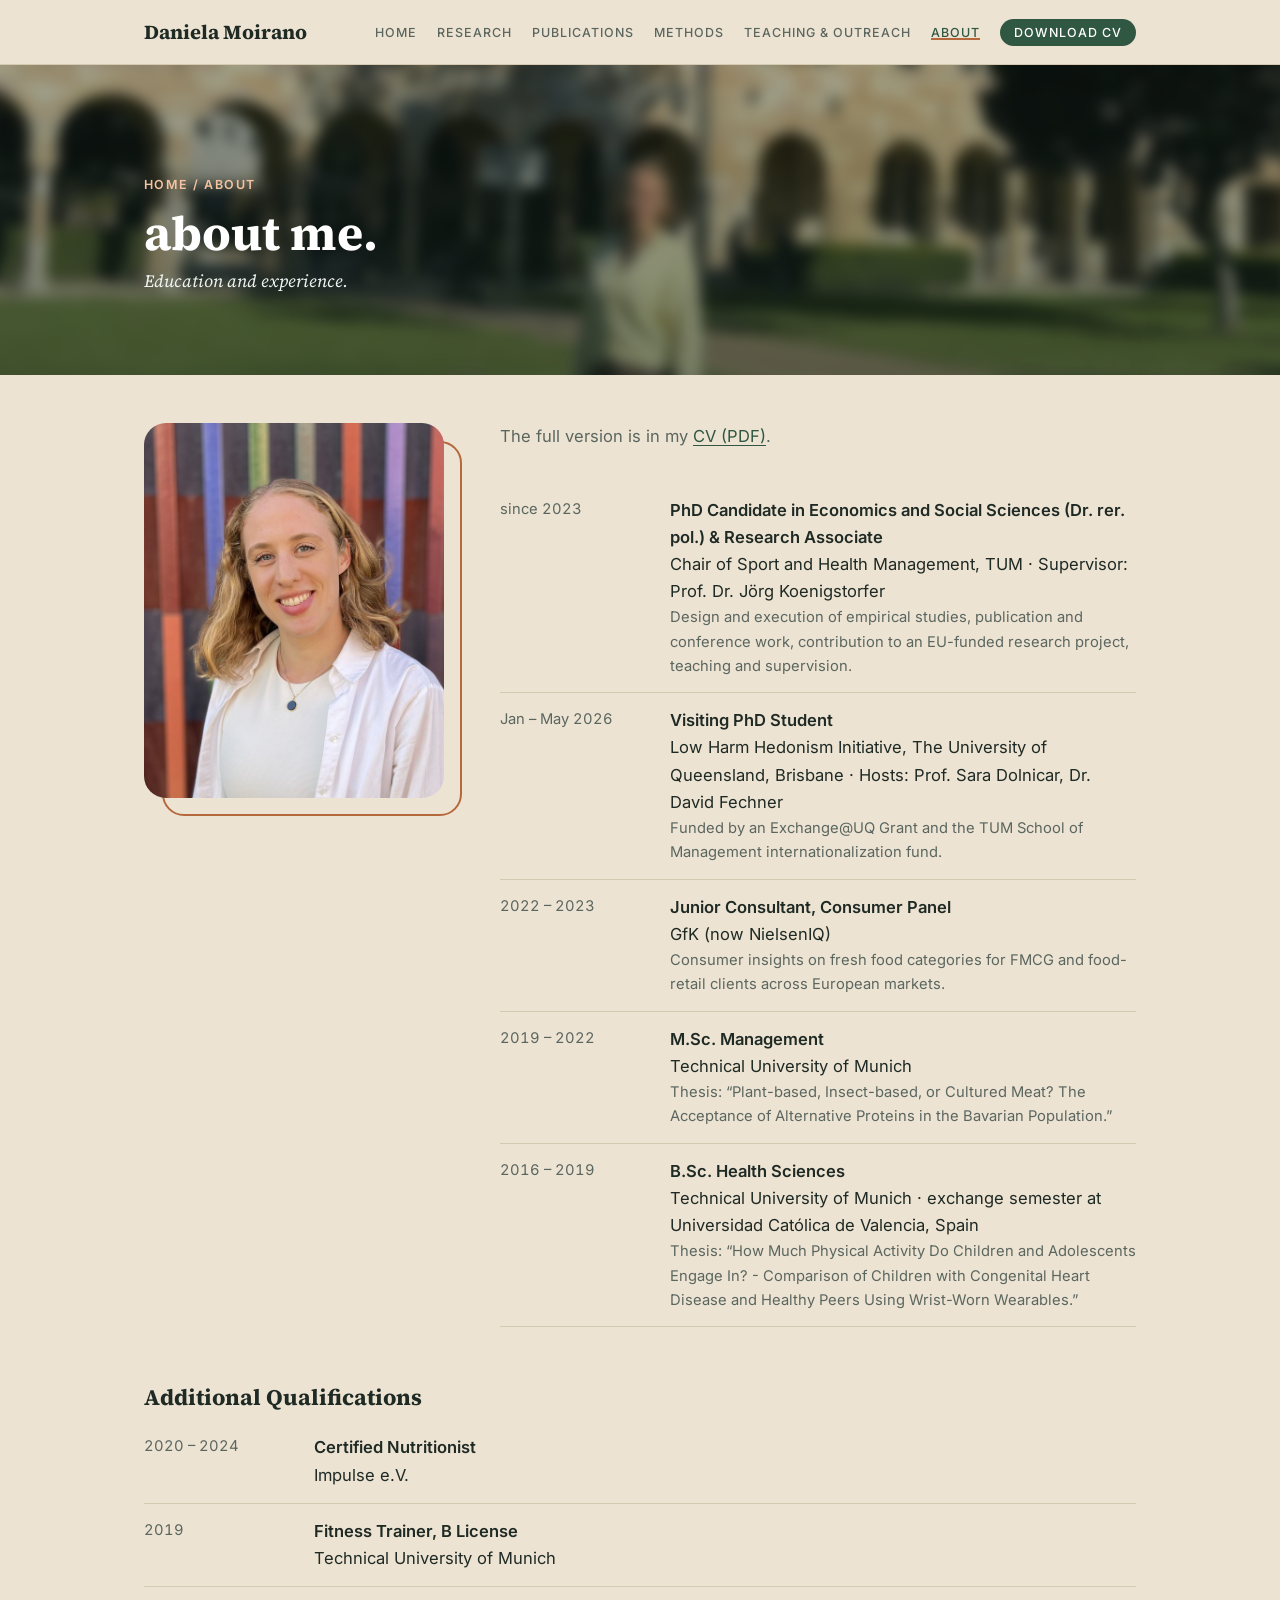
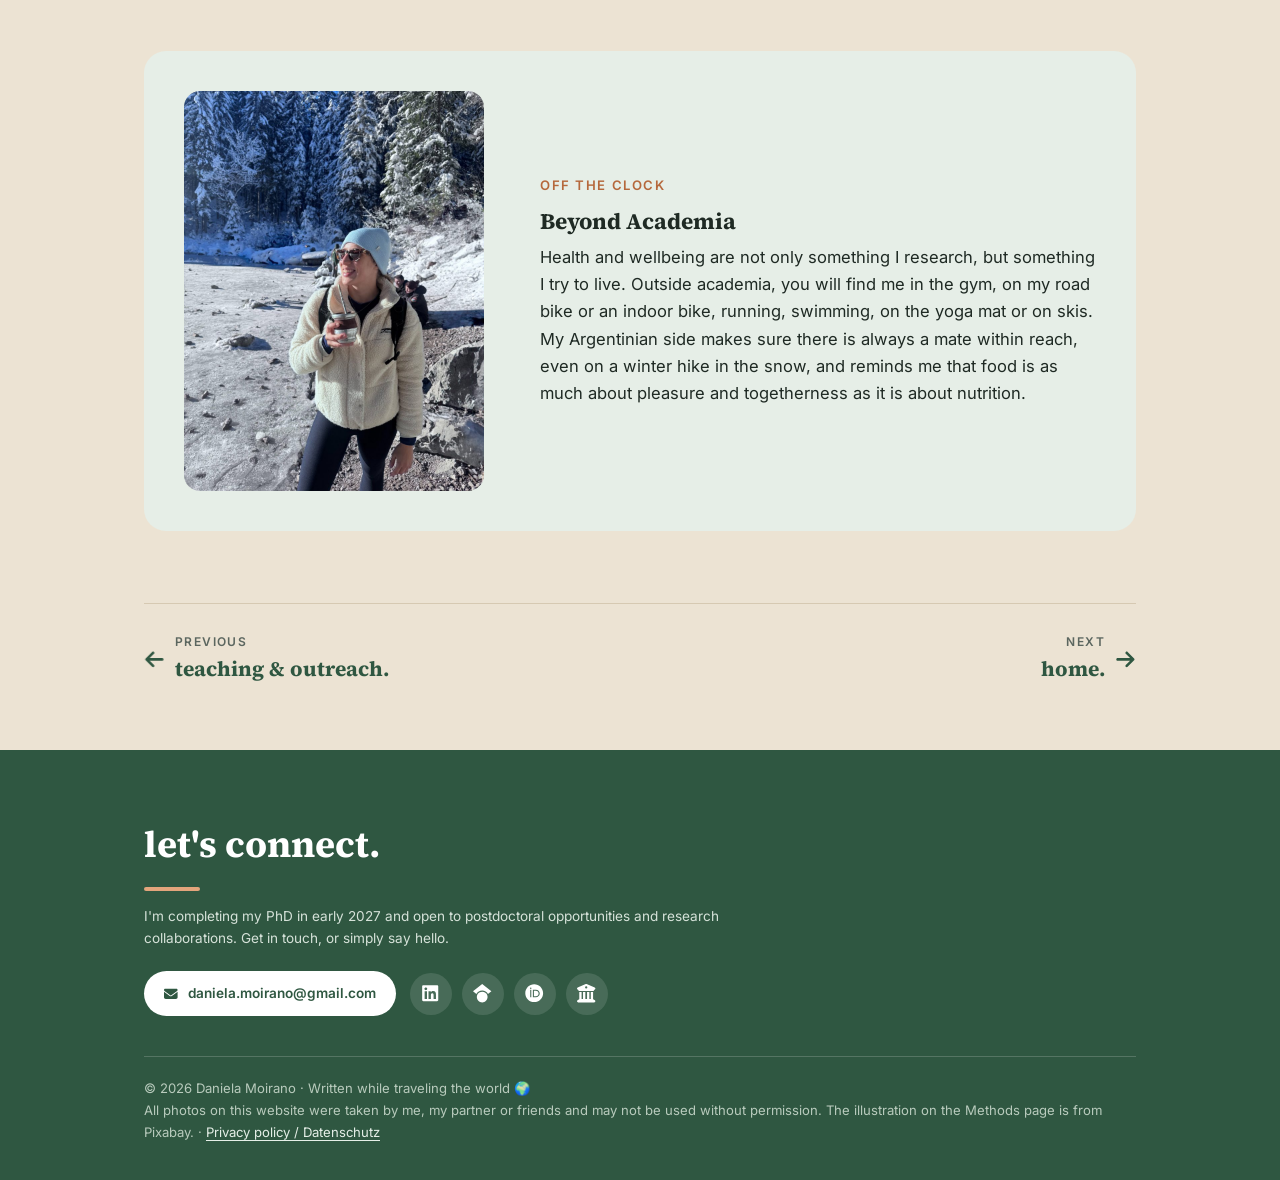
==== commit 95d36df9: "Add files via upload" ====
--- a/about.html
+++ b/about.html
@@ -4,13 +4,13 @@
 <meta charset="utf-8">
 <meta name="viewport" content="width=device-width, initial-scale=1">
 <title>About · Daniela Moirano</title>
-<meta name="description" content="About: Daniela Moirano, consumer psychology researcher at TUM.">
+<meta name="description" content="About: Daniela Moirano, consumer psychologist at TUM.">
 <link rel="canonical" href="https://danielamoirano.de/about.html">
 <meta name="author" content="Daniela Moirano">
 <meta property="og:type" content="website">
 <meta property="og:site_name" content="Daniela Moirano">
 <meta property="og:title" content="About · Daniela Moirano">
-<meta property="og:description" content="About: Daniela Moirano, consumer psychology researcher at TUM.">
+<meta property="og:description" content="About: Daniela Moirano, consumer psychologist at TUM.">
 <meta property="og:url" content="https://danielamoirano.de/about.html">
 <meta property="og:image" content="https://danielamoirano.de/portrait.jpg">
 <meta name="twitter:card" content="summary_large_image">
@@ -26,13 +26,13 @@
     <nav>
       <button class="menu-btn" aria-label="Open menu" onclick="document.getElementById('nav').classList.toggle('open')">Menu</button>
       <ul id="nav">
+        <li><a href="index.html">Home</a></li>
         <li><a href="research.html">Research</a></li>
+        <li><a href="publications.html">Publications</a></li>
         <li><a href="methods.html">Methods</a></li>
-        <li><a href="publications.html">Publications</a></li>
-        <li><a href="teaching.html">Teaching</a></li>
-        <li><a href="outreach.html">Outreach</a></li>
+        <li><a href="teaching-outreach.html">Teaching &amp; Outreach</a></li>
         <li><a href="about.html" aria-current="page">About</a></li>
-        <li><a class="cv" href="CV_Daniela_Moirano.pdf" target="_blank" rel="noopener">CV</a></li>
+        <li><a class="cv" href="CV_Daniela_Moirano.pdf" target="_blank" rel="noopener">Download CV</a></li>
       </ul>
     </nav>
   </div>
@@ -82,14 +82,14 @@
     </section>
   </div>
   <nav class="next" aria-label="More pages">
-    <a href="outreach.html"><svg class="ic flip" viewBox="0 0 448 512" aria-hidden="true"><path d="M438.6 278.6c12.5-12.5 12.5-32.8 0-45.3l-160-160c-12.5-12.5-32.8-12.5-45.3 0s-12.5 32.8 0 45.3L338.8 224 32 224c-17.7 0-32 14.3-32 32s14.3 32 32 32l306.7 0L233.4 393.4c-12.5 12.5-12.5 32.8 0 45.3s32.8 12.5 45.3 0l160-160z"/></svg><span><small>Previous</small>outreach.</span></a>
+    <a href="teaching-outreach.html"><svg class="ic flip" viewBox="0 0 448 512" aria-hidden="true"><path d="M438.6 278.6c12.5-12.5 12.5-32.8 0-45.3l-160-160c-12.5-12.5-32.8-12.5-45.3 0s-12.5 32.8 0 45.3L338.8 224 32 224c-17.7 0-32 14.3-32 32s14.3 32 32 32l306.7 0L233.4 393.4c-12.5 12.5-12.5 32.8 0 45.3s32.8 12.5 45.3 0l160-160z"/></svg><span><small>Previous</small>teaching &amp; outreach.</span></a>
     <a href="index.html" style="text-align:right"><span><small>Next</small>home.</span><svg class="ic" viewBox="0 0 448 512" aria-hidden="true"><path d="M438.6 278.6c12.5-12.5 12.5-32.8 0-45.3l-160-160c-12.5-12.5-32.8-12.5-45.3 0s-12.5 32.8 0 45.3L338.8 224 32 224c-17.7 0-32 14.3-32 32s14.3 32 32 32l306.7 0L233.4 393.4c-12.5 12.5-12.5 32.8 0 45.3s32.8 12.5 45.3 0l160-160z"/></svg></a>
   </nav>
 </main>
 <footer class="connect" id="contact">
   <div class="wrap">
     <h2>let's connect.</h2>
-    <p>I am defending my PhD in early 2027 and looking for a postdoctoral position in consumer psychology, social psychology or behavioral science, whether on low-emission diets and consumer acceptance of new foods, how healthy and sustainable eating habits form from childhood onwards, or how to make sustainable eating a pleasure. Get in touch about opportunities and collaborations, or just to say hi.</p>
+    <p>I'm completing my PhD in early 2027 and open to postdoctoral opportunities and research collaborations. Get in touch, or simply say hello.</p>
     <div class="row">
       <a class="mailbtn" href="mailto:daniela.moirano@gmail.com"><svg class="ic" viewBox="0 0 512 512" aria-hidden="true"><path d="M48 64C21.5 64 0 85.5 0 112c0 15.1 7.1 29.3 19.2 38.4L236.8 313.6c11.4 8.5 27 8.5 38.4 0L492.8 150.4c12.1-9.1 19.2-23.3 19.2-38.4c0-26.5-21.5-48-48-48L48 64zM0 176L0 384c0 35.3 28.7 64 64 64l384 0c35.3 0 64-28.7 64-64l0-208L294.4 339.2c-22.8 17.1-54 17.1-76.8 0L0 176z"/></svg> daniela.moirano@gmail.com</a>
       <ul class="social">
--- a/style.css
+++ b/style.css
@@ -268,3 +268,25 @@
   .legal-text ul{padding-left:20px}
   .flip{transform:scaleX(-1)}
   .next ul{display:none}
+
+  /* ---------- Portfolio update (Nov 2026) ---------- */
+  .question{font-family:var(--serif); font-style:italic; font-size:1.3rem; color:var(--green); margin:0 0 30px; max-width:720px}
+  .interests{display:grid; grid-template-columns:repeat(3,1fr); gap:20px}
+  .card.interest{display:flex; flex-direction:column; text-decoration:none; color:var(--ink); transition:border-color .15s, transform .15s}
+  .card.interest:hover{border-color:var(--accent); transform:translateY(-2px); color:var(--ink)}
+  .card.interest p{color:var(--muted); flex:1}
+  .card.interest .more{font-size:.85rem; font-weight:600; color:var(--green); display:inline-flex; gap:8px; align-items:center}
+  .card.interest:hover .more{color:var(--accent)}
+  .card.wide{grid-column:1/-1}
+  .question-sm{font-family:var(--serif); font-style:italic; color:var(--green); font-size:1.08rem}
+  .proj{padding:14px 0 4px; border-top:1px dashed var(--line)}
+  .proj h4{font-family:var(--sans); font-size:1rem; margin:4px 0 6px}
+  .stage{display:inline-block; font-size:.7rem; font-weight:600; text-transform:uppercase; letter-spacing:.07em; padding:2px 9px; border-radius:999px; border:1px solid currentColor}
+  .stage.done{color:var(--green)} .stage.review{color:var(--accent)} .stage.ongoing{color:#56707f} .stage.future{color:#5e7a43; background:#fff}
+  .legend{display:flex; flex-wrap:wrap; gap:8px; margin:0 0 18px}
+  .card .applied{font-size:.9rem; color:var(--muted); margin:14px 0 0; padding-top:12px; border-top:1px dashed var(--line)}
+  .card ul{margin:0; padding-left:18px} .card ul li{margin-bottom:4px}
+  .card ul.tags{padding:0; margin:0}
+  .cv-img svg{width:100%; height:100%; display:block}
+  #explore .tile .cv-img svg{filter:grayscale(1)} #explore .tile:hover .cv-img svg{filter:none}
+  @media (max-width:880px){ .interests{grid-template-columns:1fr} }
